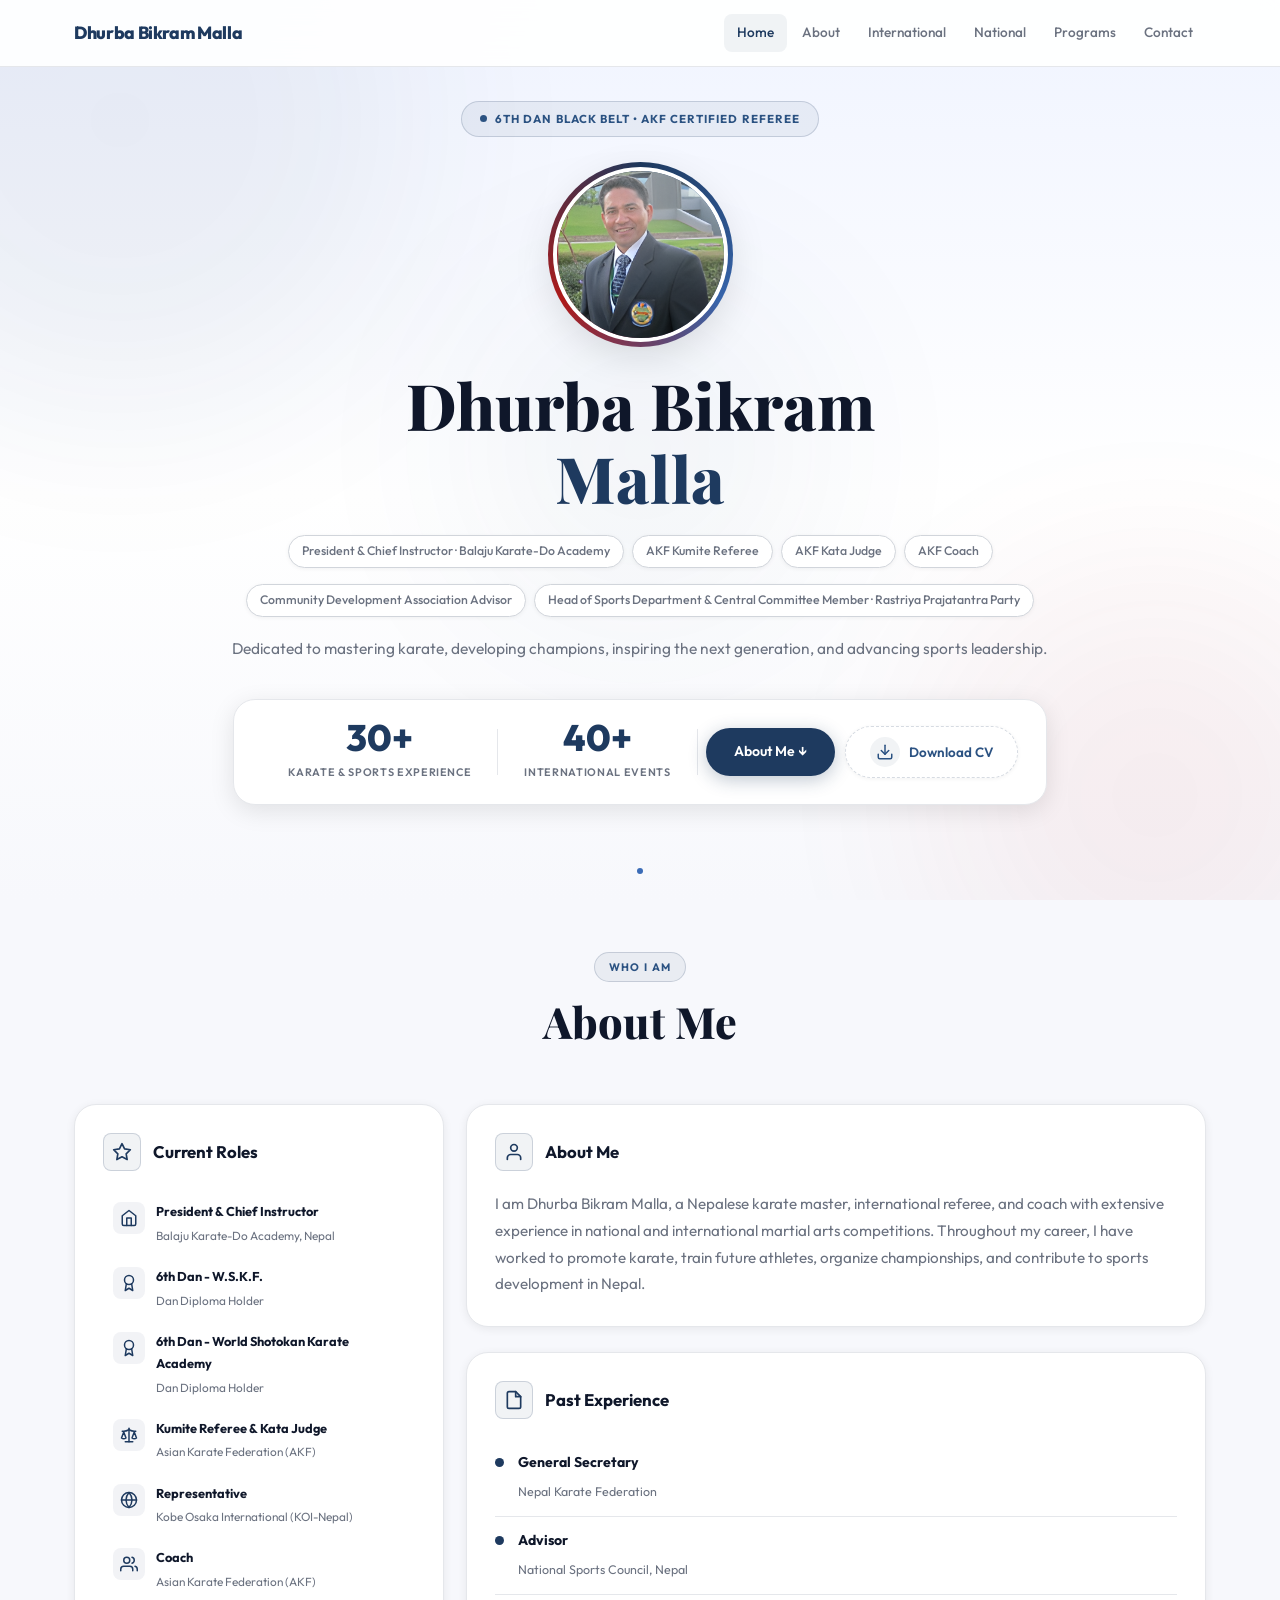
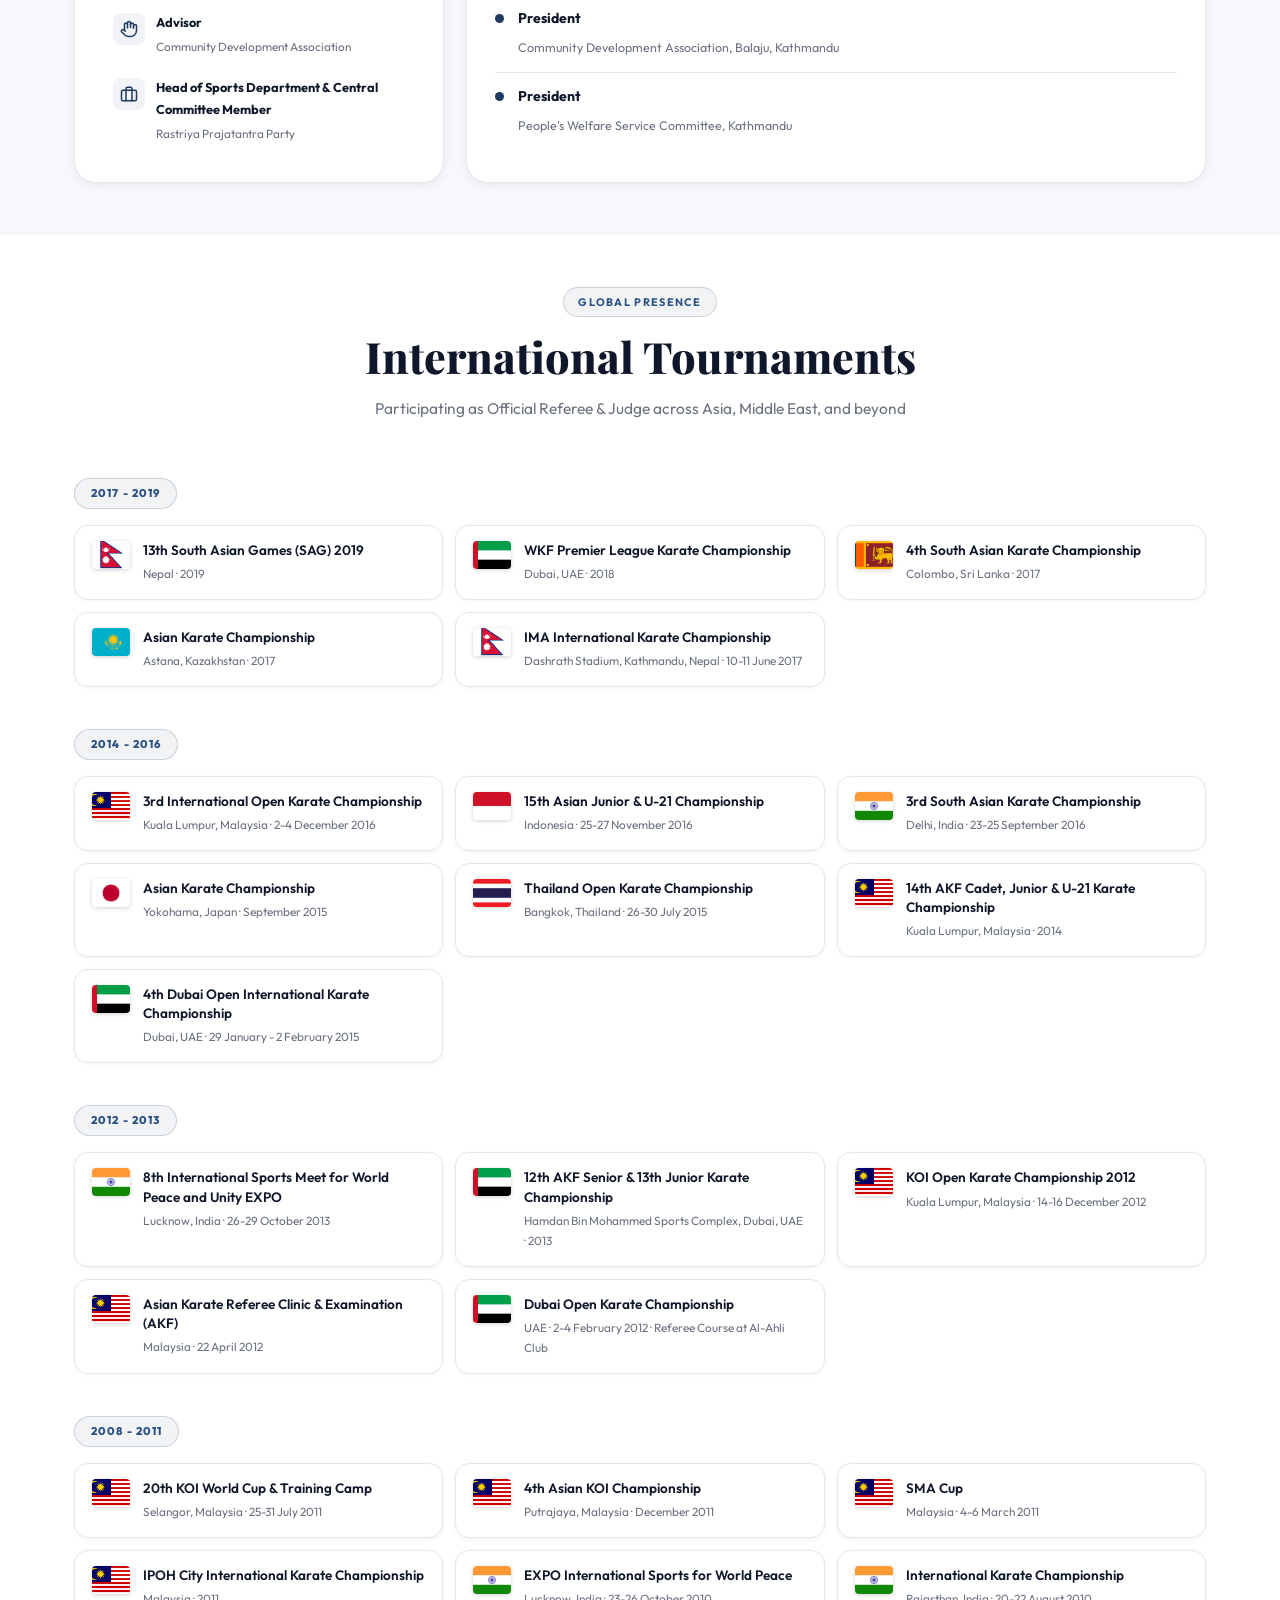
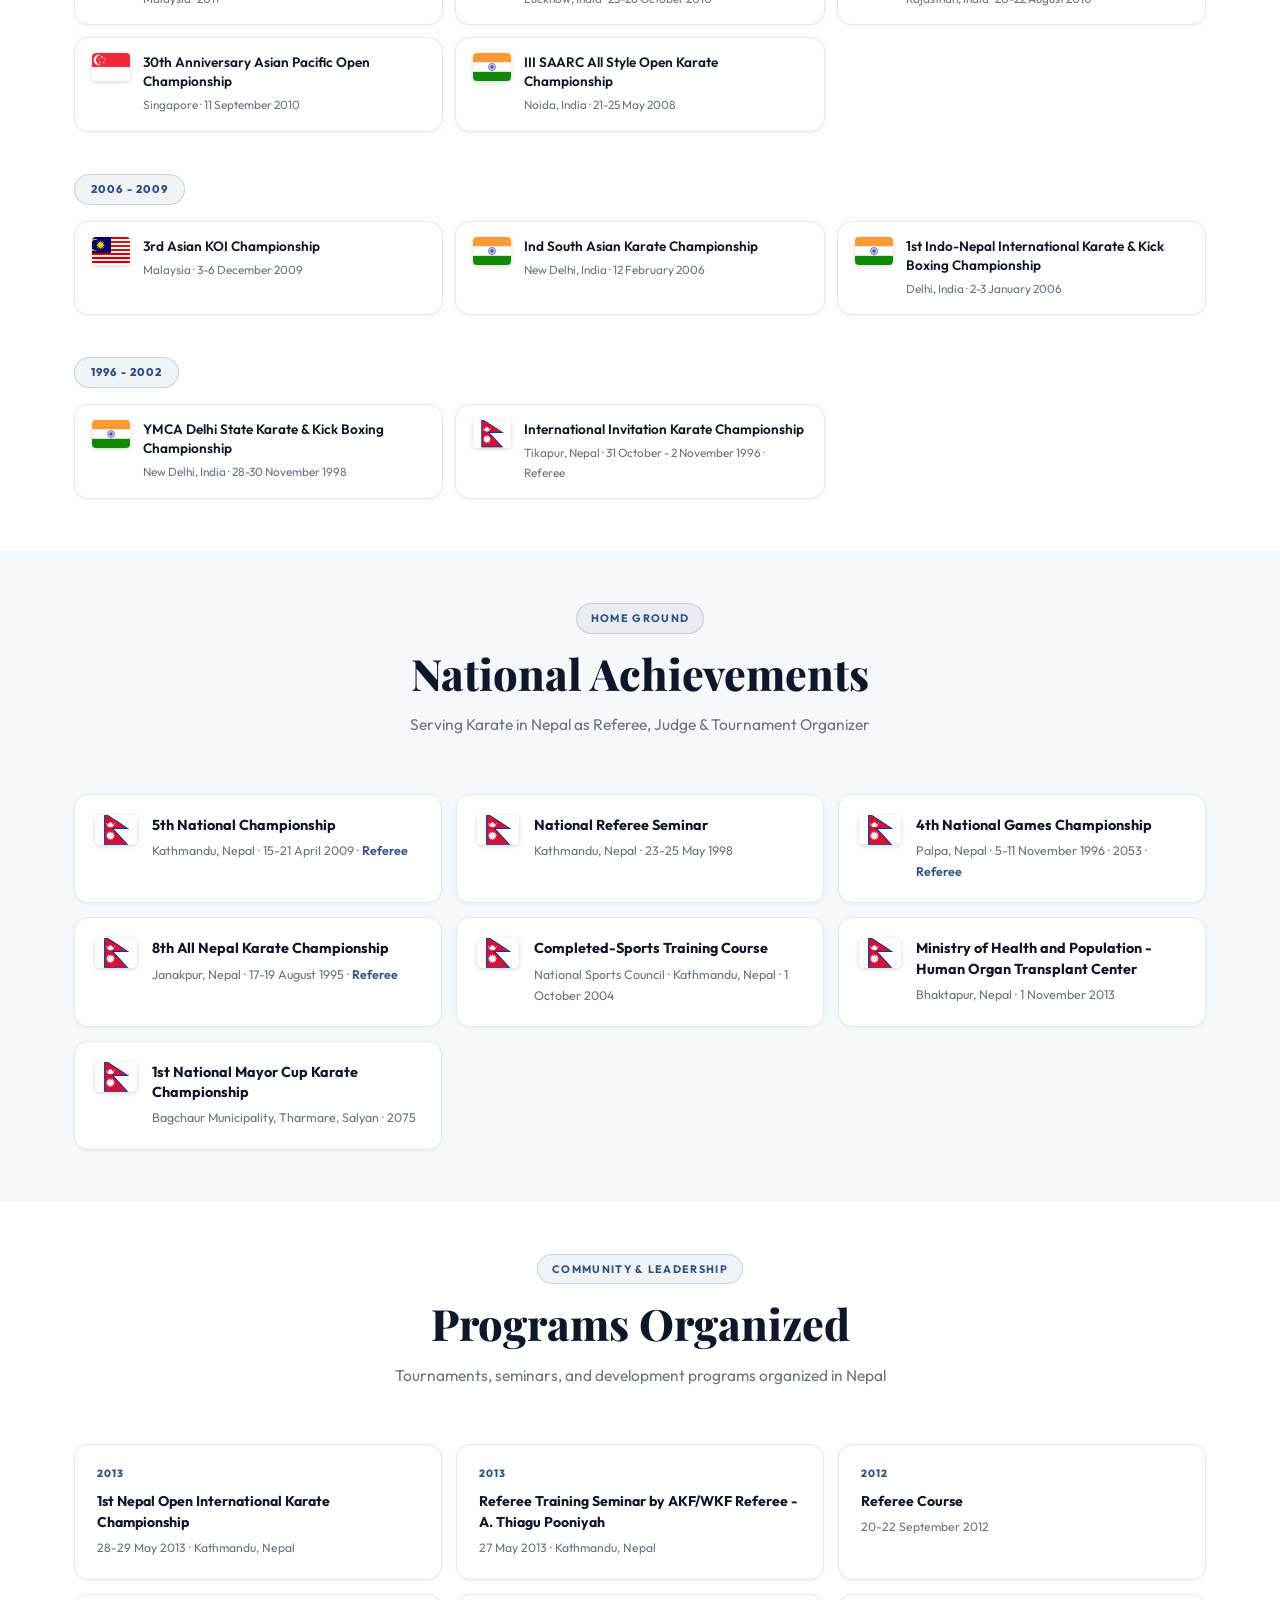
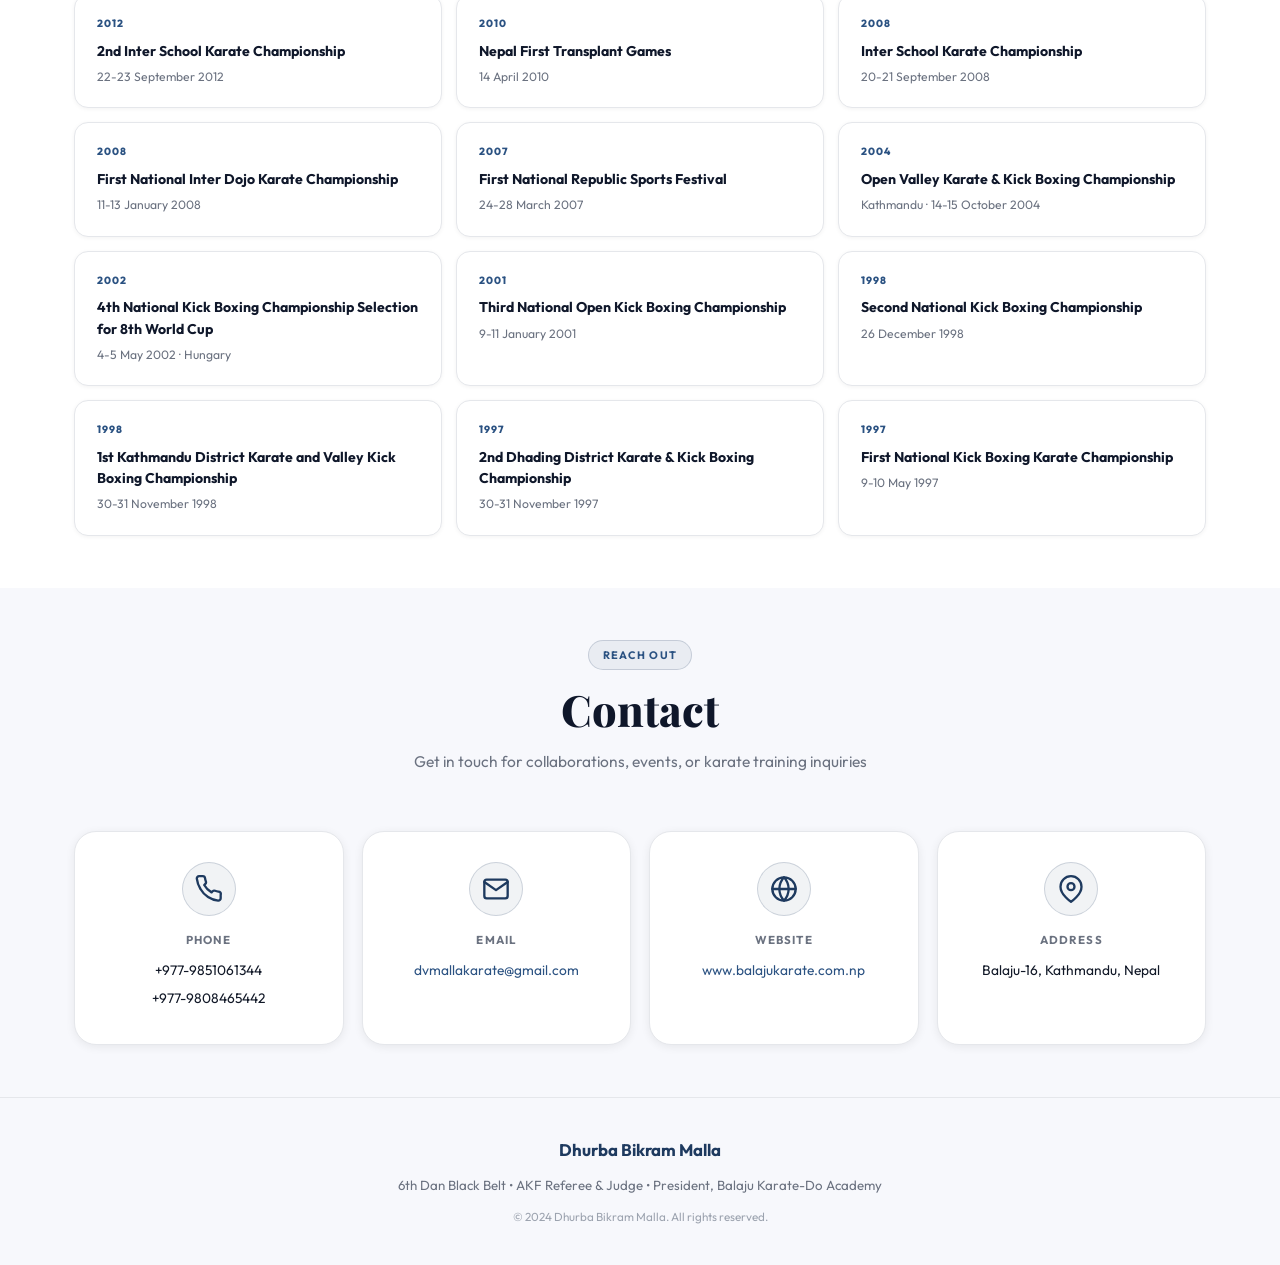
==== index.html @ d0ae5dd8 "initial commit" ====
﻿<!DOCTYPE html>
<html lang="en">

<head>
  <meta charset="UTF-8" />
  <meta name="viewport" content="width=device-width, initial-scale=1.0" />
  <title>Dhurba Bikram Malla | Karate Master, Coach &amp; AKF Referee</title>
  <meta name="description"
    content="Dhurba Bikram Malla is a Nepalese Karate Master, 6th Dan instructor, AKF Kumite Referee and Kata Judge, coach, and sports leader with decades of national and international karate experience." />
  <meta name="keywords"
    content="Dhurba Bikram Malla, Dhurba Bikram Malla Karate, Karate Master Nepal, Karate Coach Nepal, AKF Referee Nepal, Asian Karate Federation Referee, Karate Judge Nepal, 6th Dan Karate Nepal, Balaju Karate-Do Academy, Nepal Karate, Dhurba Guru, DV Malla, Dhurba, Dhurba Bikram, Balaju Dojo, Karate, Karate Nepal, Balaju Karate, Guru, Balaju Guru, Balaju Karate, Balaju Karate Do, Karate Kathmandu, Karate Nepal, Kata Judge, Referee, Coach, Karate Coach" />
  <link rel="preconnect" href="https://fonts.googleapis.com" />
  <link rel="preconnect" href="https://fonts.gstatic.com" crossorigin />
  <link
    href="https://fonts.googleapis.com/css2?family=Outfit:wght@300;400;500;600;700;800;900&family=Playfair+Display:wght@700;800&display=swap"
    rel="stylesheet" />
  <link rel="icon" type="image/png" href="assets/images/profile.png" />
  <link rel="apple-touch-icon" href="assets/images/profile.png" />
  <link rel="stylesheet" href="style.css" />
</head>

<body>
  <nav class="navbar" id="navbar">
    <div class="nav-container">
      <a href="#home" class="nav-logo">Dhurba Bikram Malla</a>
      <ul class="nav-links" id="nav-links">
        <li><a href="#home" class="nav-link active">Home</a></li>
        <li><a href="#about" class="nav-link">About</a></li>
        <li><a href="#international" class="nav-link">International</a></li>
        <li><a href="#national" class="nav-link">National</a></li>
        <li><a href="#organized" class="nav-link">Programs</a></li>
        <li><a href="#contact" class="nav-link">Contact</a></li>
      </ul>
      <button class="hamburger" id="hamburger" aria-label="Toggle menu" aria-expanded="false">
        <span></span><span></span><span></span>
      </button>
    </div>
    <div class="nav-overlay" id="nav-overlay"></div>
  </nav>

  <section class="hero" id="home">
    <div class="hero-bg-shapes">
      <div class="shape shape-1"></div>
      <div class="shape shape-2"></div>
      <div class="shape shape-3"></div>
    </div>
    <div class="hero-content">
      <div class="hero-badge"><span class="badge-dot"></span>6th Dan Black Belt &bull; AKF Certified Referee</div>
      <div class="hero-photo-wrapper">
        <div class="hero-photo-ring"></div>
        <img src="assets/images/profile.png" alt="Dhurba Bikram Malla" class="hero-photo" id="hero-photo" />
        <div class="photo-placeholder" id="photo-placeholder"><span>DBM</span></div>
      </div>
      <h1 class="hero-name">Dhurba Bikram<br /><em>Malla</em></h1>
      <div class="hero-titles">
        <span class="title-pill">President &amp; Chief Instructor &middot; Balaju Karate-Do Academy</span>
        <span class="title-pill">AKF Kumite Referee</span>
        <span class="title-pill">AKF Kata Judge</span>
        <span class="title-pill">AKF Coach</span>
        <span class="title-break"></span>
        <span class="title-pill">Community Development Association Advisor</span>
        <span class="title-pill">Head of Sports Department &amp; Central Committee Member &middot; Rastriya Prajatantra
          Party</span>
      </div>
      <p class="hero-tagline">Dedicated to mastering karate, developing champions, inspiring the next generation, and
        advancing sports leadership.</p>
      <div class="hero-stats">
        <div class="stat-item">
          <span class="stat-num" data-target="30">0</span>
          <span class="stat-label">Karate &amp; Sports Experience</span>
        </div>
        <div class="stat-divider"></div>
        <div class="stat-item">
          <span class="stat-num" data-target="40">0</span>
          <span class="stat-label">International Events</span>
        </div>
        <div class="stat-divider"></div>
        <div class="stat-cta">
          <a href="#about" class="btn btn-primary">About Me &#8595;</a>
          <a href="DV-Malla-CV.pdf" download="DV-Malla-CV.pdf" class="btn-cv" id="download-cv">
            <span class="cv-icon">
              <svg xmlns="http://www.w3.org/2000/svg" width="18" height="18" viewBox="0 0 24 24" fill="none"
                stroke="currentColor" stroke-width="2" stroke-linecap="round" stroke-linejoin="round">
                <path d="M21 15v4a2 2 0 0 1-2 2H5a2 2 0 0 1-2-2v-4" />
                <polyline points="7 10 12 15 17 10" />
                <line x1="12" y1="15" x2="12" y2="3" />
              </svg>
            </span>Download CV
          </a>
        </div>
      </div>
    </div>
    <div class="scroll-indicator">
      <div class="scroll-dot"></div>
    </div>
  </section>

  <section class="section about-section" id="about">
    <div class="container">
      <div class="section-header">
        <span class="section-tag">Who I Am</span>
        <h2 class="section-title">About Me</h2>
      </div>
      <div class="about-grid">
        <div class="about-card roles-card">
          <div class="card-header">
            <div class="card-icon"><svg xmlns="http://www.w3.org/2000/svg" width="20" height="20" viewBox="0 0 24 24"
                fill="none" stroke="currentColor" stroke-width="2" stroke-linecap="round" stroke-linejoin="round">
                <path d="M20 21v-2a4 4 0 0 0-4-4H8a4 4 0 0 0-4 4v2" />
                <circle cx="12" cy="7" r="4" />
              </svg></div>
            <h3>About Me</h3>
          </div>
          <p class="bio-text">I am Dhurba Bikram Malla, a Nepalese karate master, international referee, and coach with
            extensive experience in national and international martial arts competitions. Throughout my career, I have
            worked to promote karate, train future athletes, organize championships, and contribute to sports
            development in Nepal.</p>
        </div>
        <div class="about-card personal-card">
          <div class="card-header">
            <div class="card-icon"><svg xmlns="http://www.w3.org/2000/svg" width="20" height="20" viewBox="0 0 24 24"
                fill="none" stroke="currentColor" stroke-width="2" stroke-linecap="round" stroke-linejoin="round">
                <polygon
                  points="12 2 15.09 8.26 22 9.27 17 14.14 18.18 21.02 12 17.77 5.82 21.02 7 14.14 2 9.27 8.91 8.26 12 2" />
              </svg></div>
            <h3>Current Roles</h3>
          </div>
          <div class="role-grid">
            <div class="role-item">
              <div class="role-icon"><svg xmlns="http://www.w3.org/2000/svg" width="18" height="18" viewBox="0 0 24 24"
                  fill="none" stroke="currentColor" stroke-width="2" stroke-linecap="round" stroke-linejoin="round">
                  <path d="M3 9l9-7 9 7v11a2 2 0 0 1-2 2H5a2 2 0 0 1-2-2z" />
                  <polyline points="9 22 9 12 15 12 15 22" />
                </svg></div>
              <div><strong>President &amp; Chief Instructor</strong>
                <p>Balaju Karate-Do Academy, Nepal</p>
              </div>
            </div>
            <div class="role-item">
              <div class="role-icon"><svg xmlns="http://www.w3.org/2000/svg" width="18" height="18" viewBox="0 0 24 24"
                  fill="none" stroke="currentColor" stroke-width="2" stroke-linecap="round" stroke-linejoin="round">
                  <circle cx="12" cy="8" r="6" />
                  <path d="M15.477 12.89L17 22l-5-3-5 3 1.523-9.11" />
                </svg></div>
              <div><strong>6th Dan - W.S.K.F.</strong>
                <p>Dan Diploma Holder</p>
              </div>
            </div>
            <div class="role-item">
              <div class="role-icon"><svg xmlns="http://www.w3.org/2000/svg" width="18" height="18" viewBox="0 0 24 24"
                  fill="none" stroke="currentColor" stroke-width="2" stroke-linecap="round" stroke-linejoin="round">
                  <circle cx="12" cy="8" r="6" />
                  <path d="M15.477 12.89L17 22l-5-3-5 3 1.523-9.11" />
                </svg></div>
              <div><strong>6th Dan - World Shotokan Karate Academy</strong>
                <p>Dan Diploma Holder</p>
              </div>
            </div>
            <div class="role-item">
              <div class="role-icon"><svg xmlns="http://www.w3.org/2000/svg" width="18" height="18" viewBox="0 0 24 24"
                  fill="none" stroke="currentColor" stroke-width="2" stroke-linecap="round" stroke-linejoin="round">
                  <path d="m16 16 3-8 3 8c-.87.65-1.92 1-3 1s-2.13-.35-3-1Z" />
                  <path d="m2 16 3-8 3 8c-.87.65-1.92 1-3 1s-2.13-.35-3-1Z" />
                  <path d="M7 21h10" />
                  <path d="M12 3v18" />
                  <path d="M3 7h2c2 0 5-1 7-2 2 1 5 2 7 2h2" />
                </svg></div>
              <div><strong>Kumite Referee &amp; Kata Judge</strong>
                <p>Asian Karate Federation (AKF)</p>
              </div>
            </div>
            <div class="role-item">
              <div class="role-icon"><svg xmlns="http://www.w3.org/2000/svg" width="18" height="18" viewBox="0 0 24 24"
                  fill="none" stroke="currentColor" stroke-width="2" stroke-linecap="round" stroke-linejoin="round">
                  <circle cx="12" cy="12" r="10" />
                  <line x1="2" y1="12" x2="22" y2="12" />
                  <path
                    d="M12 2a15.3 15.3 0 0 1 4 10 15.3 15.3 0 0 1-4 10 15.3 15.3 0 0 1-4-10 15.3 15.3 0 0 1 4-10z" />
                </svg></div>
              <div><strong>Representative</strong>
                <p>Kobe Osaka International (KOI-Nepal)</p>
              </div>
            </div>
            <div class="role-item">
              <div class="role-icon"><svg xmlns="http://www.w3.org/2000/svg" width="18" height="18" viewBox="0 0 24 24"
                  fill="none" stroke="currentColor" stroke-width="2" stroke-linecap="round" stroke-linejoin="round">
                  <path d="M17 21v-2a4 4 0 0 0-4-4H5a4 4 0 0 0-4 4v2" />
                  <circle cx="9" cy="7" r="4" />
                  <path d="M23 21v-2a4 4 0 0 0-3-3.87" />
                  <path d="M16 3.13a4 4 0 0 1 0 7.75" />
                </svg></div>
              <div><strong>Coach</strong>
                <p>Asian Karate Federation (AKF)</p>
              </div>
            </div>
            <div class="role-item">
              <div class="role-icon"><svg xmlns="http://www.w3.org/2000/svg" width="18" height="18" viewBox="0 0 24 24"
                  fill="none" stroke="currentColor" stroke-width="2" stroke-linecap="round" stroke-linejoin="round">
                  <path d="M18 11V6a2 2 0 0 0-4 0v0" />
                  <path d="M14 10V4a2 2 0 0 0-4 0v2" />
                  <path d="M10 10.5V6a2 2 0 0 0-4 0v8" />
                  <path
                    d="M18 8a2 2 0 1 1 4 0v6a8 8 0 0 1-8 8h-2c-2.8 0-4.5-.86-5.99-2.34l-3.6-3.6a2 2 0 0 1 2.83-2.82L7 15" />
                </svg></div>
              <div><strong>Advisor</strong>
                <p>Community Development Association</p>
              </div>
            </div>
            <div class="role-item">
              <div class="role-icon"><svg xmlns="http://www.w3.org/2000/svg" width="18" height="18" viewBox="0 0 24 24"
                  fill="none" stroke="currentColor" stroke-width="2" stroke-linecap="round" stroke-linejoin="round">
                  <rect x="2" y="7" width="20" height="14" rx="2" ry="2" />
                  <path d="M16 21V5a2 2 0 0 0-2-2h-4a2 2 0 0 0-2 2v16" />
                </svg></div>
              <div><strong>Head of Sports Department & Central Committee Member</strong>
                <p>Rastriya Prajatantra Party</p>
              </div>
            </div>
          </div>
        </div>
        <div class="about-card past-card">
          <div class="card-header">
            <div class="card-icon"><svg xmlns="http://www.w3.org/2000/svg" width="20" height="20" viewBox="0 0 24 24"
                fill="none" stroke="currentColor" stroke-width="2" stroke-linecap="round" stroke-linejoin="round">
                <path d="M14 2H6a2 2 0 0 0-2 2v16a2 2 0 0 0 2 2h12a2 2 0 0 0 2-2V8z" />
                <polyline points="14 2 14 8 20 8" />
              </svg></div>
            <h3>Past Experience</h3>
          </div>
          <div class="past-list">
            <div class="past-item">
              <div class="past-dot"></div>
              <div><strong>General Secretary</strong><span>Nepal Karate Federation</span></div>
            </div>
            <div class="past-item">
              <div class="past-dot"></div>
              <div><strong>Advisor</strong><span>National Sports Council, Nepal</span></div>
            </div>
            <div class="past-item">
              <div class="past-dot"></div>
              <div><strong>President</strong><span>Community Development Association, Balaju, Kathmandu</span></div>
            </div>
            <div class="past-item">
              <div class="past-dot"></div>
              <div><strong>President</strong><span>People's Welfare Service Committee, Kathmandu</span></div>
            </div>
          </div>
        </div>
      </div>
    </div>
  </section>

  <section class="section" id="international">
    <div class="container">
      <div class="section-header">
        <span class="section-tag">Global Presence</span>
        <h2 class="section-title">International Tournaments</h2>
        <p class="section-subtitle">
          Participating as Official Referee &amp; Judge across Asia, Middle East, and beyond
        </p>
      </div>

      <div class="tournament-timeline">

        <!-- 2017 - 2019 -->
        <div class="timeline-group">
          <div class="timeline-year">2017 - 2019</div>
          <div class="timeline-events">

            <div class="event-card" data-aos="fade-up">
              <div class="event-flag"><img class="flag-img" src="assets/images/nepal.png" alt="nepal"></div>
              <div class="event-info">
                <h4>13th South Asian Games (SAG) 2019</h4>
                <p>Nepal &middot; 2019</p>
              </div>
            </div>

            <div class="event-card" data-aos="fade-up">
              <div class="event-flag"><img class="flag-img" src="assets/images/uae.png" alt="uae"></div>
              <div class="event-info">
                <h4>WKF Premier League Karate Championship</h4>
                <p>Dubai, UAE &middot; 2018</p>
              </div>
            </div>

            <div class="event-card" data-aos="fade-up">
              <div class="event-flag"><img class="flag-img" src="assets/images/srilanka.png" alt="srilanka"></div>
              <div class="event-info">
                <h4>4th South Asian Karate Championship</h4>
                <p>Colombo, Sri Lanka &middot; 2017</p>
              </div>
            </div>

            <div class="event-card" data-aos="fade-up">
              <div class="event-flag"><img class="flag-img" src="assets/images/kazakhstan.png" alt="kazakhstan"></div>
              <div class="event-info">
                <h4>Asian Karate Championship</h4>
                <p>Astana, Kazakhstan &middot; 2017</p>
              </div>
            </div>

            <div class="event-card" data-aos="fade-up">
              <div class="event-flag"><img class="flag-img" src="assets/images/nepal.png" alt="nepal"></div>
              <div class="event-info">
                <h4>IMA International Karate Championship</h4>
                <p>Dashrath Stadium, Kathmandu, Nepal &middot; 10-11 June 2017</p>
              </div>
            </div>

          </div>
        </div>

        <!-- 2014 - 2016 -->
        <div class="timeline-group">
          <div class="timeline-year">2014 - 2016</div>
          <div class="timeline-events">

            <div class="event-card" data-aos="fade-up">
              <div class="event-flag"><img class="flag-img" src="assets/images/malaysia.png" alt="malaysia"></div>
              <div class="event-info">
                <h4>3rd International Open Karate Championship</h4>
                <p>Kuala Lumpur, Malaysia &middot; 2-4 December 2016</p>
              </div>
            </div>

            <div class="event-card" data-aos="fade-up">
              <div class="event-flag"><img class="flag-img" src="assets/images/indonesia.png" alt="indonesia"></div>
              <div class="event-info">
                <h4>15th Asian Junior &amp; U-21 Championship</h4>
                <p>Indonesia &middot; 25-27 November 2016</p>
              </div>
            </div>

            <div class="event-card" data-aos="fade-up">
              <div class="event-flag"><img class="flag-img" src="assets/images/india.png" alt="india"></div>
              <div class="event-info">
                <h4>3rd South Asian Karate Championship</h4>
                <p>Delhi, India &middot; 23-25 September 2016</p>
              </div>
            </div>

            <div class="event-card" data-aos="fade-up">
              <div class="event-flag"><img class="flag-img" src="assets/images/japan.png" alt="japan"></div>
              <div class="event-info">
                <h4>Asian Karate Championship</h4>
                <p>Yokohama, Japan &middot; September 2015</p>
              </div>
            </div>

            <div class="event-card" data-aos="fade-up">
              <div class="event-flag"><img class="flag-img" src="assets/images/thailand.png" alt="thailand"></div>
              <div class="event-info">
                <h4>Thailand Open Karate Championship</h4>
                <p>Bangkok, Thailand &middot; 26-30 July 2015</p>
              </div>
            </div>

            <div class="event-card" data-aos="fade-up">
              <div class="event-flag"><img class="flag-img" src="assets/images/malaysia.png" alt="malaysia"></div>
              <div class="event-info">
                <h4>14th AKF Cadet, Junior &amp; U-21 Karate Championship</h4>
                <p>Kuala Lumpur, Malaysia &middot; 2014</p>
              </div>
            </div>

            <div class="event-card" data-aos="fade-up">
              <div class="event-flag"><img class="flag-img" src="assets/images/uae.png" alt="uae"></div>
              <div class="event-info">
                <h4>4th Dubai Open International Karate Championship</h4>
                <p>Dubai, UAE &middot; 29 January - 2 February 2015</p>
              </div>
            </div>

          </div>
        </div>

        <!-- 2012 - 2013 -->
        <div class="timeline-group">
          <div class="timeline-year">2012 - 2013</div>
          <div class="timeline-events">

            <div class="event-card" data-aos="fade-up">
              <div class="event-flag"><img class="flag-img" src="assets/images/india.png" alt="india"></div>
              <div class="event-info">
                <h4>8th International Sports Meet for World Peace and Unity EXPO</h4>
                <p>Lucknow, India &middot; 26-29 October 2013</p>
              </div>
            </div>

            <div class="event-card" data-aos="fade-up">
              <div class="event-flag"><img class="flag-img" src="assets/images/uae.png" alt="uae"></div>
              <div class="event-info">
                <h4>12th AKF Senior &amp; 13th Junior Karate Championship</h4>
                <p>Hamdan Bin Mohammed Sports Complex, Dubai, UAE &middot; 2013</p>
              </div>
            </div>

            <div class="event-card" data-aos="fade-up">
              <div class="event-flag"><img class="flag-img" src="assets/images/malaysia.png" alt="malaysia"></div>
              <div class="event-info">
                <h4>KOI Open Karate Championship 2012</h4>
                <p>Kuala Lumpur, Malaysia &middot; 14-16 December 2012</p>
              </div>
            </div>

            <div class="event-card" data-aos="fade-up">
              <div class="event-flag"><img class="flag-img" src="assets/images/malaysia.png" alt="malaysia"></div>
              <div class="event-info">
                <h4>Asian Karate Referee Clinic &amp; Examination (AKF)</h4>
                <p>Malaysia &middot; 22 April 2012</p>
              </div>
            </div>

            <div class="event-card" data-aos="fade-up">
              <div class="event-flag"><img class="flag-img" src="assets/images/uae.png" alt="uae"></div>
              <div class="event-info">
                <h4>Dubai Open Karate Championship</h4>
                <p>UAE &middot; 2-4 February 2012 &middot; Referee Course at Al-Ahli Club</p>
              </div>
            </div>

          </div>
        </div>

        <!-- 2008 - 2011 -->
        <div class="timeline-group">
          <div class="timeline-year">2008 - 2011</div>
          <div class="timeline-events">

            <div class="event-card" data-aos="fade-up">
              <div class="event-flag"><img class="flag-img" src="assets/images/malaysia.png" alt="malaysia"></div>
              <div class="event-info">
                <h4>20th KOI World Cup &amp; Training Camp</h4>
                <p>Selangor, Malaysia &middot; 25-31 July 2011</p>
              </div>
            </div>

            <div class="event-card" data-aos="fade-up">
              <div class="event-flag"><img class="flag-img" src="assets/images/malaysia.png" alt="malaysia"></div>
              <div class="event-info">
                <h4>4th Asian KOI Championship</h4>
                <p>Putrajaya, Malaysia &middot; December 2011</p>
              </div>
            </div>

            <div class="event-card" data-aos="fade-up">
              <div class="event-flag"><img class="flag-img" src="assets/images/malaysia.png" alt="malaysia"></div>
              <div class="event-info">
                <h4>SMA Cup</h4>
                <p>Malaysia &middot; 4-6 March 2011</p>
              </div>
            </div>

            <div class="event-card" data-aos="fade-up">
              <div class="event-flag"><img class="flag-img" src="assets/images/malaysia.png" alt="malaysia"></div>
              <div class="event-info">
                <h4>IPOH City International Karate Championship</h4>
                <p>Malaysia &middot; 2011</p>
              </div>
            </div>

            <div class="event-card" data-aos="fade-up">
              <div class="event-flag"><img class="flag-img" src="assets/images/india.png" alt="india"></div>
              <div class="event-info">
                <h4>EXPO International Sports for World Peace</h4>
                <p>Lucknow, India &middot; 23-26 October 2010</p>
              </div>
            </div>

            <div class="event-card" data-aos="fade-up">
              <div class="event-flag"><img class="flag-img" src="assets/images/india.png" alt="india"></div>
              <div class="event-info">
                <h4>International Karate Championship</h4>
                <p>Rajasthan, India &middot; 20-22 August 2010</p>
              </div>
            </div>

            <div class="event-card" data-aos="fade-up">
              <div class="event-flag"><img class="flag-img" src="assets/images/singapore.png" alt="singapore"></div>
              <div class="event-info">
                <h4>30th Anniversary Asian Pacific Open Championship</h4>
                <p>Singapore &middot; 11 September 2010</p>
              </div>
            </div>

            <div class="event-card" data-aos="fade-up">
              <div class="event-flag"><img class="flag-img" src="assets/images/india.png" alt="india"></div>
              <div class="event-info">
                <h4>III SAARC All Style Open Karate Championship</h4>
                <p>Noida, India &middot; 21-25 May 2008</p>
              </div>
            </div>

          </div>
        </div>

        <!-- 2006 - 2009 -->
        <div class="timeline-group">
          <div class="timeline-year">2006 - 2009</div>
          <div class="timeline-events">

            <div class="event-card" data-aos="fade-up">
              <div class="event-flag"><img class="flag-img" src="assets/images/malaysia.png" alt="malaysia"></div>
              <div class="event-info">
                <h4>3rd Asian KOI Championship</h4>
                <p>Malaysia &middot; 3-6 December 2009</p>
              </div>
            </div>

            <div class="event-card" data-aos="fade-up">
              <div class="event-flag"><img class="flag-img" src="assets/images/india.png" alt="india"></div>
              <div class="event-info">
                <h4>Ind South Asian Karate Championship</h4>
                <p>New Delhi, India &middot; 12 February 2006</p>
              </div>
            </div>

            <div class="event-card" data-aos="fade-up">
              <div class="event-flag"><img class="flag-img" src="assets/images/india.png" alt="india"></div>
              <div class="event-info">
                <h4>1st Indo-Nepal International Karate &amp; Kick Boxing Championship</h4>
                <p>Delhi, India &middot; 2-3 January 2006</p>
              </div>
            </div>

          </div>
        </div>

        <!-- 1996 - 2002 -->
        <div class="timeline-group">
          <div class="timeline-year">1996 - 2002</div>
          <div class="timeline-events">

            <div class="event-card" data-aos="fade-up">
              <div class="event-flag"><img class="flag-img" src="assets/images/india.png" alt="india"></div>
              <div class="event-info">
                <h4>YMCA Delhi State Karate &amp; Kick Boxing Championship</h4>
                <p>New Delhi, India &middot; 28-30 November 1998</p>
              </div>
            </div>

            <div class="event-card" data-aos="fade-up">
              <div class="event-flag"><img class="flag-img" src="assets/images/nepal.png" alt="nepal"></div>
              <div class="event-info">
                <h4>International Invitation Karate Championship</h4>
                <p>Tikapur, Nepal &middot; 31 October - 2 November 1996 &middot; Referee</p>
              </div>
            </div>

          </div>
        </div>

      </div>
    </div>
  </section>

  <section class="section national-section" id="national">
    <div class="container">
      <div class="section-header">
        <span class="section-tag">Home Ground</span>
        <h2 class="section-title">National Achievements</h2>
        <p class="section-subtitle">
          Serving Karate in Nepal as Referee, Judge &amp; Tournament Organizer
        </p>
      </div>

      <div class="national-grid">

        <div class="nat-card" data-aos="fade-up">
          <div class="nat-num"><img class="flag-img" src="assets/images/nepal.png" alt="nepal"></div>
          <div class="nat-content">
            <h4>5th National Championship</h4>
            <p>Kathmandu, Nepal &middot; 15-21 April 2009 &middot; <em>Referee</em></p>
          </div>
        </div>

        <div class="nat-card" data-aos="fade-up">
          <div class="nat-num"><img class="flag-img" src="assets/images/nepal.png" alt="nepal"></div>
          <div class="nat-content">
            <h4>National Referee Seminar</h4>
            <p>Kathmandu, Nepal &middot; 23-25 May 1998</p>
          </div>
        </div>

        <div class="nat-card" data-aos="fade-up">
          <div class="nat-num"><img class="flag-img" src="assets/images/nepal.png" alt="nepal"></div>
          <div class="nat-content">
            <h4>4th National Games Championship</h4>
            <p>Palpa, Nepal &middot; 5-11 November 1996 &middot; 2053 &middot; <em>Referee</em></p>
          </div>
        </div>

        <div class="nat-card" data-aos="fade-up">
          <div class="nat-num"><img class="flag-img" src="assets/images/nepal.png" alt="nepal"></div>
          <div class="nat-content">
            <h4>8th All Nepal Karate Championship</h4>
            <p>Janakpur, Nepal &middot; 17-19 August 1995 &middot; <em>Referee</em></p>
          </div>
        </div>

        <div class="nat-card" data-aos="fade-up">
          <div class="nat-num"><img class="flag-img" src="assets/images/nepal.png" alt="nepal"></div>
          <div class="nat-content">
            <h4>Completed-Sports Training Course</h4>
            <p>National Sports Council &middot; Kathmandu, Nepal &middot; 1 October 2004</p>
          </div>
        </div>

        <div class="nat-card" data-aos="fade-up">
          <div class="nat-num"><img class="flag-img" src="assets/images/nepal.png" alt="nepal"></div>
          <div class="nat-content">
            <h4>Ministry of Health and Population - Human Organ Transplant Center</h4>
            <p>Bhaktapur, Nepal &middot; 1 November 2013</p>
          </div>
        </div>

        <div class="nat-card" data-aos="fade-up">
          <div class="nat-num"><img class="flag-img" src="assets/images/nepal.png" alt="nepal"></div>
          <div class="nat-content">
            <h4>1st National Mayor Cup Karate Championship</h4>
            <p>Bagchaur Municipality, Tharmare, Salyan &middot; 2075</p>
          </div>
        </div>

      </div>
    </div>
  </section>

  <section class="section" id="organized">
    <div class="container">
      <div class="section-header">
        <span class="section-tag">Community &amp; Leadership</span>
        <h2 class="section-title">Programs Organized</h2>
        <p class="section-subtitle">
          Tournaments, seminars, and development programs organized in Nepal
        </p>
      </div>

      <div class="programs-grid">

        <!-- 2013 -->
        <div class="program-card" data-aos="fade-up">
          <div class="program-year">2013</div>
          <h4>1st Nepal Open International Karate Championship</h4>
          <p>28-29 May 2013 &middot; Kathmandu, Nepal</p>
        </div>

        <div class="program-card" data-aos="fade-up">
          <div class="program-year">2013</div>
          <h4>Referee Training Seminar by AKF/WKF Referee - A. Thiagu Pooniyah</h4>
          <p>27 May 2013 &middot; Kathmandu, Nepal</p>
        </div>

        <!-- 2012 -->
        <div class="program-card" data-aos="fade-up">
          <div class="program-year">2012</div>
          <h4>Referee Course</h4>
          <p>20-22 September 2012</p>
        </div>

        <div class="program-card" data-aos="fade-up">
          <div class="program-year">2012</div>
          <h4>2nd Inter School Karate Championship</h4>
          <p>22-23 September 2012</p>
        </div>

        <!-- 2010 -->
        <div class="program-card" data-aos="fade-up">
          <div class="program-year">2010</div>
          <h4>Nepal First Transplant Games</h4>
          <p>14 April 2010</p>
        </div>

        <!-- 2008 -->
        <div class="program-card" data-aos="fade-up">
          <div class="program-year">2008</div>
          <h4>Inter School Karate Championship</h4>
          <p>20-21 September 2008</p>
        </div>

        <div class="program-card" data-aos="fade-up">
          <div class="program-year">2008</div>
          <h4>First National Inter Dojo Karate Championship</h4>
          <p>11-13 January 2008</p>
        </div>

        <!-- 2007 -->
        <div class="program-card" data-aos="fade-up">
          <div class="program-year">2007</div>
          <h4>First National Republic Sports Festival</h4>
          <p>24-28 March 2007</p>
        </div>

        <!-- 2004 -->
        <div class="program-card" data-aos="fade-up">
          <div class="program-year">2004</div>
          <h4>Open Valley Karate &amp; Kick Boxing Championship</h4>
          <p>Kathmandu &middot; 14-15 October 2004</p>
        </div>

        <!-- 2002 -->
        <div class="program-card" data-aos="fade-up">
          <div class="program-year">2002</div>
          <h4>4th National Kick Boxing Championship Selection for 8th World Cup</h4>
          <p>4-5 May 2002 &middot; Hungary</p>
        </div>

        <!-- 2001 -->
        <div class="program-card" data-aos="fade-up">
          <div class="program-year">2001</div>
          <h4>Third National Open Kick Boxing Championship</h4>
          <p>9-11 January 2001</p>
        </div>

        <!-- 1998 -->
        <div class="program-card" data-aos="fade-up">
          <div class="program-year">1998</div>
          <h4>Second National Kick Boxing Championship</h4>
          <p>26 December 1998</p>
        </div>

        <div class="program-card" data-aos="fade-up">
          <div class="program-year">1998</div>
          <h4>1st Kathmandu District Karate and Valley Kick Boxing Championship</h4>
          <p>30-31 November 1998</p>
        </div>

        <!-- 1997 -->
        <div class="program-card" data-aos="fade-up">
          <div class="program-year">1997</div>
          <h4>2nd Dhading District Karate &amp; Kick Boxing Championship</h4>
          <p>30-31 November 1997</p>
        </div>

        <div class="program-card" data-aos="fade-up">
          <div class="program-year">1997</div>
          <h4>First National Kick Boxing Karate Championship</h4>
          <p>9-10 May 1997</p>
        </div>

      </div>
    </div>
  </section>

  <section class="section contact-section" id="contact">
    <div class="container">
      <div class="section-header">
        <span class="section-tag">Reach Out</span>
        <h2 class="section-title">Contact</h2>
        <p class="section-subtitle">Get in touch for collaborations, events, or karate training inquiries</p>
      </div>
      <div class="contact-grid">
        <div class="contact-card" data-aos="fade-up">
          <div class="contact-icon"><svg xmlns="http://www.w3.org/2000/svg" width="28" height="28" viewBox="0 0 24 24"
              fill="none" stroke="currentColor" stroke-width="2" stroke-linecap="round" stroke-linejoin="round">
              <path
                d="M22 16.92v3a2 2 0 0 1-2.18 2 19.79 19.79 0 0 1-8.63-3.07A19.5 19.5 0 0 1 4.69 12 19.79 19.79 0 0 1 1.61 3.41 2 2 0 0 1 3.6 1h3a2 2 0 0 1 2 1.72 12.84 12.84 0 0 0 .7 2.81 2 2 0 0 1-.45 2.11L7.91 8.6a16 16 0 0 0 6.29 6.29l.91-.92a2 2 0 0 1 2.11-.45 12.84 12.84 0 0 0 2.81.7A2 2 0 0 1 22 16.92z" />
            </svg></div>
          <h4>Phone</h4>
          <p>+977-9851061344</p>
          <p>+977-9808465442</p>
        </div>
        <div class="contact-card" data-aos="fade-up">
          <div class="contact-icon"><svg xmlns="http://www.w3.org/2000/svg" width="28" height="28" viewBox="0 0 24 24"
              fill="none" stroke="currentColor" stroke-width="2" stroke-linecap="round" stroke-linejoin="round">
              <path d="M4 4h16c1.1 0 2 .9 2 2v12c0 1.1-.9 2-2 2H4c-1.1 0-2-.9-2-2V6c0-1.1.9-2 2-2z" />
              <polyline points="22,6 12,13 2,6" />
            </svg></div>
          <h4>Email</h4>
          <p><a href="mailto:dvmallakarate@gmail.com">dvmallakarate@gmail.com</a></p>
        </div>
        <div class="contact-card" data-aos="fade-up">
          <div class="contact-icon"><svg xmlns="http://www.w3.org/2000/svg" width="28" height="28" viewBox="0 0 24 24"
              fill="none" stroke="currentColor" stroke-width="2" stroke-linecap="round" stroke-linejoin="round">
              <circle cx="12" cy="12" r="10" />
              <line x1="2" y1="12" x2="22" y2="12" />
              <path d="M12 2a15.3 15.3 0 0 1 4 10 15.3 15.3 0 0 1-4 10 15.3 15.3 0 0 1-4-10 15.3 15.3 0 0 1 4-10z" />
            </svg></div>
          <h4>Website</h4>
          <p><a href="http://www.balajukarate.com.np" target="_blank" rel="noopener">www.balajukarate.com.np</a></p>
        </div>
        <div class="contact-card" data-aos="fade-up">
          <div class="contact-icon"><svg xmlns="http://www.w3.org/2000/svg" width="28" height="28" viewBox="0 0 24 24"
              fill="none" stroke="currentColor" stroke-width="2" stroke-linecap="round" stroke-linejoin="round">
              <path d="M21 10c0 7-9 13-9 13s-9-6-9-13a9 9 0 0 1 18 0z" />
              <circle cx="12" cy="10" r="3" />
            </svg></div>
          <h4>Address</h4>
          <p>Balaju-16, Kathmandu, Nepal</p>
        </div>
      </div>
    </div>
  </section>

  <footer class="footer">
    <div class="container">
      <div class="footer-inner">
        <div class="footer-logo">Dhurba Bikram Malla</div>
        <p class="footer-tagline">6th Dan Black Belt &bull; AKF Referee &amp; Judge &bull; President, Balaju Karate-Do
          Academy</p>
        <p class="footer-copy">&copy; 2024 Dhurba Bikram Malla. All rights reserved.</p>
      </div>
    </div>
  </footer>
  <script src="script.js"></script>
</body>

</html>
---- style.css ----
/* ── Reset & Base ────────────────── */
*,
*::before,
*::after {
  margin: 0;
  padding: 0;
  box-sizing: border-box;
}

:root {
  --clr-bg: #ffffff;
  --clr-bg2: #f7f8fc;
  --clr-surface: #ffffff;
  --clr-surface2: #f0f2f8;
  --clr-border: #e5e7eb;
  --clr-border2: #d1d5db;

  /* Primary accent — deep navy blue */
  --clr-primary: #1e3a5f;
  --clr-primary2: #2b5282;
  --clr-primary3: #3b6cb7;
  --clr-primary-bg: rgba(30, 58, 95, 0.06);
  --clr-primary-bdr: rgba(30, 58, 95, 0.18);

  /* Red accent (for karate/sport feel) */
  --clr-red: #b91c1c;
  --clr-red-light: #fef2f2;

  --clr-text: #111827;
  --clr-muted: #6b7280;
  --clr-light: #9ca3af;
  --clr-white: #ffffff;
  --clr-heading: #0f172a;

  --radius-sm: 8px;
  --radius-md: 14px;
  --radius-lg: 22px;
  --radius-xl: 32px;

  --shadow-xs: 0 1px 4px rgba(0, 0, 0, 0.05);
  --shadow-sm: 0 2px 10px rgba(0, 0, 0, 0.07);
  --shadow-md: 0 6px 24px rgba(0, 0, 0, 0.10);
  --shadow-lg: 0 12px 40px rgba(0, 0, 0, 0.13);
  --shadow-nav: 0 2px 16px rgba(0, 0, 0, 0.08);

  --font-body: 'Outfit', sans-serif;
  --font-display: 'Playfair Display', serif;
  --transition: 0.28s cubic-bezier(0.4, 0, 0.2, 1);
}

html {
  scroll-behavior: smooth;
  font-size: 16px;
}

body {
  background: var(--clr-bg);
  color: var(--clr-text);
  font-family: var(--font-body);
  line-height: 1.7;
  overflow-x: hidden;
}

/* ── Scrollbar ───────────────────── */
::-webkit-scrollbar {
  width: 5px;
}

::-webkit-scrollbar-track {
  background: var(--clr-bg2);
}

::-webkit-scrollbar-thumb {
  background: var(--clr-primary3);
  border-radius: 4px;
}

/* ── Utilities ───────────────────── */
.container {
  max-width: 1180px;
  margin: 0 auto;
  padding: 0 24px;
}

a {
  color: var(--clr-primary2);
  text-decoration: none;
  transition: color var(--transition);
}

a:hover {
  color: var(--clr-primary);
}

/* ══════════════════════════════════
   NAVBAR
══════════════════════════════════ */
.navbar {
  position: fixed;
  top: 0;
  left: 0;
  right: 0;
  z-index: 1000;
  background: rgba(255, 255, 255, 0.92);
  backdrop-filter: blur(20px);
  -webkit-backdrop-filter: blur(20px);
  border-bottom: 1px solid var(--clr-border);
  transition: background var(--transition), box-shadow var(--transition);
}

.navbar.scrolled {
  background: #ffffff;
  box-shadow: var(--shadow-nav);
}

.nav-container {
  max-width: 1180px;
  margin: 0 auto;
  padding: 0 24px;
  display: flex;
  align-items: center;
  justify-content: space-between;
  height: 66px;
}

.nav-logo {
  font-size: 1.1rem;
  font-weight: 800;
  color: var(--clr-primary);
  letter-spacing: -0.02em;
  text-decoration: none;
  transition: opacity var(--transition);
}

.nav-logo:hover {
  opacity: 0.75;
  color: var(--clr-primary);
}

.nav-links {
  display: flex;
  align-items: center;
  gap: 2px;
  list-style: none;
}

.nav-link {
  display: block;
  padding: 7px 13px;
  color: var(--clr-muted);
  font-size: 0.85rem;
  font-weight: 500;
  border-radius: var(--radius-sm);
  transition: color var(--transition), background var(--transition);
}

.nav-link:hover,
.nav-link.active {
  color: var(--clr-primary);
  background: var(--clr-primary-bg);
}

.hamburger {
  display: none;
  flex-direction: column;
  justify-content: center;
  gap: 5px;
  background: none;
  border: none;
  cursor: pointer;
  padding: 6px;
  border-radius: var(--radius-sm);
  transition: background var(--transition);
  z-index: 1100;
}

.hamburger:hover {
  background: var(--clr-primary-bg);
}

.hamburger span {
  display: block;
  width: 24px;
  height: 2px;
  background: var(--clr-primary);
  border-radius: 2px;
  transition: transform 0.3s ease, opacity 0.3s ease, width 0.3s ease;
  transform-origin: center;
}

/* Animated X when open */
.hamburger.open span:nth-child(1) {
  transform: translateY(7px) rotate(45deg);
}

.hamburger.open span:nth-child(2) {
  opacity: 0;
  width: 0;
}

.hamburger.open span:nth-child(3) {
  transform: translateY(-7px) rotate(-45deg);
}

/* Mobile overlay behind menu */
.nav-overlay {
  display: none;
  position: fixed;
  inset: 66px 0 0 0;
  background: rgba(0, 0, 0, 0.25);
  z-index: 999;
  backdrop-filter: blur(2px);
  animation: fadeInOverlay 0.2s ease;
}

.nav-overlay.visible {
  display: block;
}

@keyframes fadeInOverlay {
  from {
    opacity: 0;
  }

  to {
    opacity: 1;
  }
}

@media (max-width: 820px) {

  .hamburger {
    display: flex;
  }

  .nav-links {
    position: fixed;
    top: 66px;
    left: 0;
    right: 0;
    min-height: 200px;
    max-height: calc(100dvh - 66px);

    background: var(--clr-white);
    border-top: 1px solid var(--clr-border);

    display: flex;
    flex-direction: column;
    align-items: flex-start;

    padding: 24px;
    gap: 8px;

    transform: translateX(100%);
    transition: transform var(--transition);

    box-shadow: var(--shadow-lg);

    overflow-y: auto;
    overflow-x: hidden;

    z-index: 1001;
  }

  .nav-links.open {
    transform: translateX(0);
  }

  .nav-link {
    font-size: 1rem;
    width: 100%;
    padding: 12px 14px;
  }

  .nav-logo {
    font-size: 0.95rem;
  }
}

/* ══════════════════════════════════
   HERO
══════════════════════════════════ */
.hero {
  min-height: 100vh;
  display: flex;
  flex-direction: column;
  align-items: center;
  justify-content: center;
  text-align: center;
  padding: 100px 24px 60px;
  position: relative;
  overflow: hidden;
  background: linear-gradient(180deg, #f0f4ff 0%, #ffffff 55%, #f7f8fc 100%);
}

/* subtle background decoration */
.hero-bg-shapes {
  position: absolute;
  inset: 0;
  pointer-events: none;
  overflow: hidden;
}

.shape {
  position: absolute;
  border-radius: 50%;
  filter: blur(100px);
  opacity: 0.055;
}

.shape-1 {
  width: 600px;
  height: 600px;
  top: -180px;
  left: -180px;
  background: var(--clr-primary);
  animation: float1 9s ease-in-out infinite;
}

.shape-2 {
  width: 450px;
  height: 450px;
  bottom: -120px;
  right: -100px;
  background: var(--clr-red);
  animation: float2 11s ease-in-out infinite;
}

.shape-3 {
  width: 350px;
  height: 350px;
  top: 50%;
  left: 50%;
  transform: translate(-50%, -50%);
  background: var(--clr-primary2);
  animation: float3 14s ease-in-out infinite;
}

@keyframes float1 {

  0%,
  100% {
    transform: translate(0, 0);
  }

  50% {
    transform: translate(28px, 36px);
  }
}

@keyframes float2 {

  0%,
  100% {
    transform: translate(0, 0);
  }

  50% {
    transform: translate(-36px, -28px);
  }
}

@keyframes float3 {

  0%,
  100% {
    transform: translate(-50%, -50%);
  }

  50% {
    transform: translate(calc(-50%+18px), calc(-50%+26px));
  }
}

/* Hero Badge */
.hero-badge {
  display: inline-flex;
  align-items: center;
  gap: 8px;
  background: var(--clr-primary-bg);
  border: 1px solid var(--clr-primary-bdr);
  color: var(--clr-primary2);
  font-size: 0.72rem;
  font-weight: 700;
  letter-spacing: 0.09em;
  text-transform: uppercase;
  padding: 7px 18px;
  border-radius: 40px;
  margin-bottom: 30px;
  animation: fadeInDown 0.6s ease both;
}

.badge-dot {
  width: 7px;
  height: 7px;
  border-radius: 50%;
  background: var(--clr-primary2);
  animation: pulse 2s ease-in-out infinite;
}

@keyframes pulse {

  0%,
  100% {
    opacity: 1;
    transform: scale(1);
  }

  50% {
    opacity: 0.35;
    transform: scale(0.65);
  }
}

/* Photo */
.hero-photo-wrapper {
  position: relative;
  width: 175px;
  height: 175px;
  margin: 0 auto 26px;
  animation: fadeIn 0.8s ease 0.2s both;
}

.hero-photo-ring {
  position: absolute;
  inset: -5px;
  border-radius: 50%;
  background: conic-gradient(var(--clr-primary), var(--clr-primary3), var(--clr-red), var(--clr-primary));
  animation: spin 7s linear infinite;
  z-index: 0;
}

@keyframes spin {
  to {
    transform: rotate(360deg);
  }
}

.hero-photo {
  position: relative;
  z-index: 1;
  width: 100%;
  height: 100%;
  border-radius: 50%;
  object-fit: cover;
  object-position: top center;
  border: 4px solid var(--clr-white);
  box-shadow: var(--shadow-lg);
  display: block;
}

.photo-placeholder {
  position: absolute;
  inset: 4px;
  z-index: 1;
  border-radius: 50%;
  background: linear-gradient(135deg, var(--clr-bg2), #e8edf5);
  border: 4px solid var(--clr-white);
  display: none;
  align-items: center;
  justify-content: center;
  font-size: 2.8rem;
  font-weight: 800;
  color: var(--clr-primary);
  font-family: var(--font-display);
}

/* Hero Name */
.hero-name {
  font-family: var(--font-display);
  font-size: clamp(2.4rem, 6vw, 4rem);
  font-weight: 800;
  line-height: 1.15;
  color: var(--clr-heading);
  margin-bottom: 20px;
  animation: fadeIn 0.8s ease 0.3s both;
}

.hero-name em {
  font-style: normal;
  color: var(--clr-primary);
  -webkit-text-fill-color: var(--clr-primary);
}

/* Title pills */
.hero-titles {
  display: flex;
  flex-wrap: wrap;
  gap: 8px;
  justify-content: center;
  margin-bottom: 18px;
  animation: fadeIn 0.8s ease 0.4s both;
}

.title-pill {
  background: var(--clr-white);
  border: 1px solid var(--clr-border2);
  color: var(--clr-muted);
  font-size: 0.77rem;
  font-weight: 500;
  padding: 5px 13px;
  border-radius: 20px;
  box-shadow: var(--shadow-xs);
  overflow-wrap: break-word;
  word-break: break-word;
  max-width: 100%;
}

/* Forces a new flex row at this point */
.title-break {
  flex-basis: 100%;
  height: 0;
}

.hero-tagline {
  color: var(--clr-muted);
  font-size: 0.97rem;
  margin-bottom: 38px;
  animation: fadeIn 0.8s ease 0.5s both;
}

/* Stats */
.hero-stats {
  display: inline-flex;
  align-items: center;
  background: var(--clr-white);
  border: 1px solid var(--clr-border);
  border-radius: var(--radius-lg);
  box-shadow: var(--shadow-md);
  padding: 20px 28px;
  margin: 0 auto 34px;
  animation: fadeIn 0.8s ease 0.6s both;
}

.stat-item {
  text-align: center;
  padding: 0 26px;
}

.stat-num {
  display: block;
  font-size: 2.3rem;
  font-weight: 800;
  color: var(--clr-primary);
  line-height: 1;
}

.stat-label {
  font-size: 0.68rem;
  font-weight: 600;
  color: var(--clr-muted);
  text-transform: uppercase;
  letter-spacing: 0.06em;
}

.stat-divider {
  width: 1px;
  height: 46px;
  background: var(--clr-border);
}

/* Buttons inside stats box */
.stat-cta {
  display: flex;
  align-items: center;
  gap: 10px;
  flex-wrap: wrap;
  padding-left: 8px;
}

.btn {
  display: inline-flex;
  align-items: center;
  gap: 8px;
  padding: 12px 28px;
  border-radius: 40px;
  font-weight: 600;
  font-size: 0.88rem;
  transition: all var(--transition);
  cursor: pointer;
  border: none;
}

.btn-primary {
  background: var(--clr-primary);
  color: var(--clr-white);
  box-shadow: 0 4px 18px rgba(30, 58, 95, 0.28);
}

.btn-primary:hover {
  background: var(--clr-primary2);
  transform: translateY(-2px);
  box-shadow: 0 8px 28px rgba(30, 58, 95, 0.32);
  color: var(--clr-white);
}

.btn-outline {
  background: transparent;
  border: 1.5px solid var(--clr-border2);
  color: var(--clr-primary);
}

.btn-outline:hover {
  background: var(--clr-primary-bg);
  border-color: var(--clr-primary-bdr);
  transform: translateY(-2px);
}


.btn-cv {
  display: inline-flex;
  align-items: center;
  gap: 9px;
  padding: 10px 24px;
  border-radius: 40px;
  border: 1.5px dashed var(--clr-primary-bdr);
  background: var(--clr-white);
  color: var(--clr-primary2);
  font-size: 0.84rem;
  font-weight: 600;
  font-family: var(--font-body);
  text-decoration: none;
  cursor: pointer;
  box-shadow: var(--shadow-xs);
  transition: all var(--transition);
  position: relative;
  overflow: hidden;
}

.btn-cv::before {
  content: '';
  position: absolute;
  inset: 0;
  background: var(--clr-primary-bg);
  opacity: 0;
  transition: opacity var(--transition);
  border-radius: inherit;
}

.btn-cv:hover {
  border-style: solid;
  border-color: var(--clr-primary);
  color: var(--clr-primary);
  transform: translateY(-2px);
  box-shadow: 0 6px 20px rgba(30, 58, 95, 0.14);
}

.btn-cv:hover::before {
  opacity: 1;
}

.btn-cv:active {
  transform: translateY(0);
}

.cv-icon {
  display: flex;
  align-items: center;
  justify-content: center;
  width: 30px;
  height: 30px;
  border-radius: 50%;
  background: var(--clr-primary-bg);
  flex-shrink: 0;
  transition: background var(--transition), transform var(--transition);
}

.btn-cv:hover .cv-icon {
  background: rgba(30, 58, 95, 0.14);
  transform: translateY(2px);
}

/* Scroll indicator */
.scroll-indicator {
  position: absolute;
  bottom: 26px;
  left: 50%;
  transform: translateX(-50%);
}

.scroll-dot {
  width: 6px;
  height: 6px;
  border-radius: 50%;
  background: var(--clr-primary3);
  animation: scrollBounce 2s ease-in-out infinite;
}

@keyframes scrollBounce {

  0%,
  100% {
    transform: translateY(0);
  }

  50% {
    transform: translateY(12px);
  }
}

/* ══════════════════════════════════
   SECTION SHARED
══════════════════════════════════ */
.section {
  padding: 52px 0;
}

.section-header {
  text-align: center;
  margin-bottom: 56px;
}

.section-tag {
  display: inline-block;
  font-size: 0.68rem;
  font-weight: 700;
  letter-spacing: 0.12em;
  text-transform: uppercase;
  color: var(--clr-primary2);
  background: var(--clr-primary-bg);
  border: 1px solid var(--clr-primary-bdr);
  padding: 5px 14px;
  border-radius: 20px;
  margin-bottom: 14px;
}

.section-title {
  font-family: var(--font-display);
  font-size: clamp(1.8rem, 4vw, 2.7rem);
  font-weight: 800;
  color: var(--clr-heading);
  line-height: 1.2;
}

.section-subtitle {
  margin-top: 12px;
  color: var(--clr-muted);
  font-size: 0.97rem;
  max-width: 580px;
  margin-left: auto;
  margin-right: auto;
}

/* ══════════════════════════════════
   ABOUT SECTION
══════════════════════════════════ */
.about-section {
  background: var(--clr-bg2);
}

.about-grid {
  display: grid;
  grid-template-columns: 1fr 2fr;
  grid-template-rows: auto auto;
  gap: 22px;
}

.about-card {
  background: var(--clr-white);
  border: 1px solid var(--clr-border);
  border-radius: var(--radius-lg);
  padding: 28px;
  box-shadow: var(--shadow-sm);
  transition: box-shadow var(--transition), transform var(--transition);
}

.about-card:hover {
  box-shadow: var(--shadow-md);
  transform: translateY(-3px);
}

.personal-card {
  grid-row: 1 / 3;
}

.roles-card {
  grid-column: 2;
  align-self: start;
}

.past-card {
  grid-column: 2;
}

@media (max-width: 900px) {
  .about-grid {
    grid-template-columns: 1fr;
  }

  .personal-card,
  .roles-card,
  .past-card {
    grid-row: auto;
    grid-column: auto;
  }
}

.card-header {
  display: flex;
  align-items: center;
  gap: 12px;
  margin-bottom: 20px;
}

.card-icon {
  display: flex;
  align-items: center;
  justify-content: center;
  width: 38px;
  height: 38px;
  flex-shrink: 0;
  background: var(--clr-primary-bg);
  border: 1px solid var(--clr-primary-bdr);
  border-radius: var(--radius-sm);
  color: var(--clr-primary);
}

.card-icon svg {
  display: block;
}

.card-header h3 {
  font-size: 1.05rem;
  font-weight: 700;
  color: var(--clr-heading);
}

/* Detail list */
.detail-list {
  list-style: none;
}

.detail-list li {
  display: flex;
  flex-direction: column;
  gap: 2px;
  padding: 10px 0;
  border-bottom: 1px solid var(--clr-border);
}

.detail-list li:last-child {
  border-bottom: none;
}

.detail-label {
  font-size: 0.65rem;
  font-weight: 700;
  letter-spacing: 0.09em;
  text-transform: uppercase;
  color: var(--clr-primary2);
}

.detail-value {
  font-size: 0.91rem;
  color: var(--clr-text);
}

/* Bio text */
.bio-text {
  font-size: 0.95rem;
  line-height: 1.75;
  color: var(--clr-muted);
  /* margin-bottom: 24px; */
}

/* Core values badges */
.core-values {
  display: grid;
  grid-template-columns: 1fr 1fr;
  gap: 10px;
}

.value-badge {
  display: flex;
  align-items: center;
  gap: 9px;
  background: var(--clr-primary-bg);
  border: 1px solid var(--clr-primary-bdr);
  border-radius: var(--radius-md);
  padding: 10px 14px;
  font-size: 0.88rem;
  font-weight: 700;
  color: var(--clr-primary);
  letter-spacing: 0.03em;
  transition: background var(--transition), border-color var(--transition), transform var(--transition);
}

.value-badge:hover {
  background: var(--clr-primary-bdr);
  border-color: var(--clr-primary3);
  transform: translateY(-2px);
}

.value-icon {
  font-size: 1.2rem;
  line-height: 1;
}

/* Role grid */
.role-grid {
  display: grid;
  grid-template-columns: 1fr;
  /* gap: 10px; */
}

.role-item {
  display: flex;
  align-items: flex-start;
  gap: 11px;
  /* background: var(--clr-bg2); */
  /* border: 1px solid var(--clr-border); */
  /* border-radius: var(--radius-md); */
  padding: 10px;
  transition: border-color var(--transition), background var(--transition);
}

.role-item:hover {
  border-color: var(--clr-primary-bdr);
  background: #eef2ff;
}

.role-icon {
  display: flex;
  align-items: center;
  justify-content: center;
  width: 32px;
  height: 32px;
  flex-shrink: 0;
  background: var(--clr-primary-bg);
  border-radius: var(--radius-sm);
  color: var(--clr-primary);
  margin-top: 1px;
}

.role-icon svg {
  display: block;
}

.role-item strong {
  display: block;
  font-size: 0.8rem;
  font-weight: 700;
  color: var(--clr-heading);
  margin-bottom: 3px;
}

.role-item p {
  font-size: 0.74rem;
  color: var(--clr-muted);
  margin: 0;
}

@media (max-width: 600px) {
  .role-grid {
    grid-template-columns: 1fr;
  }
}

/* Past experience */
.past-list {
  display: flex;
  flex-direction: column;
}

.past-item {
  display: flex;
  align-items: flex-start;
  gap: 14px;
  padding: 12px 0;
  border-bottom: 1px solid var(--clr-border);
}

.past-item:last-child {
  border-bottom: none;
}

.past-dot {
  width: 9px;
  height: 9px;
  flex-shrink: 0;
  border-radius: 50%;
  background: var(--clr-primary);
  margin-top: 7px;
}

.past-item strong {
  display: block;
  color: var(--clr-heading);
  font-size: 0.88rem;
  margin-bottom: 2px;
}

.past-item span {
  font-size: 0.78rem;
  color: var(--clr-muted);
}

/* ══════════════════════════════════
   BELT / CREDENTIALS SECTION
══════════════════════════════════ */
.belt-section {
  background: var(--clr-white);
  border-top: 1px solid var(--clr-border);
  border-bottom: 1px solid var(--clr-border);
  padding: 70px 0;
}

.belt-inner {
  display: flex;
  align-items: center;
  gap: 60px;
}

@media (max-width: 760px) {
  .belt-inner {
    flex-direction: column;
    text-align: center;
  }
}

.belt-text {
  flex: 1;
}

.belt-text h2 {
  font-family: var(--font-display);
  font-size: clamp(1.8rem, 4vw, 2.7rem);
  font-weight: 800;
  color: var(--clr-heading);
  margin-bottom: 14px;
}

.belt-text p {
  color: var(--clr-muted);
  font-size: 0.95rem;
  line-height: 1.8;
}

.belt-visual {
  flex-shrink: 0;
}

.belt-rank {
  display: flex;
  flex-direction: column;
  align-items: center;
  gap: 16px;
}

.rank-circle {
  width: 130px;
  height: 130px;
  border-radius: 50%;
  background: linear-gradient(145deg, #f0f4ff, #e8edf8);
  border: 3px solid var(--clr-primary);
  box-shadow: 0 0 0 6px rgba(30, 58, 95, 0.07), var(--shadow-md);
  display: flex;
  flex-direction: column;
  align-items: center;
  justify-content: center;
  transition: box-shadow var(--transition), transform var(--transition);
}

.rank-circle:hover {
  box-shadow: 0 0 0 10px rgba(30, 58, 95, 0.08), var(--shadow-lg);
  transform: scale(1.04);
}

.rank-num {
  font-family: var(--font-display);
  font-size: 2.4rem;
  font-weight: 800;
  color: var(--clr-primary);
  line-height: 1;
}

.rank-label {
  font-size: 0.65rem;
  font-weight: 700;
  letter-spacing: 0.16em;
  text-transform: uppercase;
  color: var(--clr-primary2);
  opacity: 0.7;
}

.rank-stripes {
  display: flex;
  gap: 5px;
}

.rank-stripes span {
  display: block;
  width: 28px;
  height: 11px;
  border-radius: 3px;
  background: #1e3a5f;
  opacity: 0.85;
}

.rank-stripes span:nth-child(-n+6) {
  background: var(--clr-red);
  opacity: 1;
}

/* ══════════════════════════════════
   INTERNATIONAL TOURNAMENTS
══════════════════════════════════ */
.tournament-timeline {
  display: flex;
  flex-direction: column;
  gap: 42px;
}

.timeline-year {
  display: inline-block;
  font-size: 0.7rem;
  font-weight: 800;
  letter-spacing: 0.1em;
  text-transform: uppercase;
  color: var(--clr-primary2);
  background: var(--clr-primary-bg);
  border: 1px solid var(--clr-primary-bdr);
  border-radius: 20px;
  padding: 5px 16px;
  margin-bottom: 16px;
}

.timeline-events {
  display: grid;
  grid-template-columns: repeat(auto-fill, minmax(280px, 1fr));
  gap: 12px;
}

.event-card {
  display: flex;
  align-items: flex-start;
  gap: 13px;
  background: var(--clr-white);
  border: 1px solid var(--clr-border);
  border-radius: var(--radius-md);
  padding: 15px 17px;
  box-shadow: var(--shadow-xs);
  transition: border-color var(--transition), transform var(--transition), box-shadow var(--transition);
}

.event-card:hover {
  border-color: var(--clr-primary-bdr);
  box-shadow: var(--shadow-sm);
  transform: translateY(-2px);
}

.event-flag {
  flex-shrink: 0;
  display: flex;
  align-items: center;
  justify-content: center;
}

.flag-emoji,
.flag-img {
  width: 38px;
  height: 28px;
  object-fit: cover;
  border-radius: 4px;
  display: block;
  box-shadow: 0 1px 4px rgba(0, 0, 0, 0.18);
  flex-shrink: 0;
}

.event-info h4 {
  font-size: 0.85rem;
  font-weight: 600;
  color: var(--clr-heading);
  margin-bottom: 4px;
  line-height: 1.4;
}

.event-info p {
  font-size: 0.74rem;
  color: var(--clr-muted);
  margin: 0;
}

/* ══════════════════════════════════
   NATIONAL SECTION
══════════════════════════════════ */
.national-section {
  background: var(--clr-bg2);
}

.national-grid {
  display: grid;
  grid-template-columns: repeat(auto-fill, minmax(300px, 1fr));
  gap: 14px;
}

.nat-card {
  display: flex;
  align-items: flex-start;
  gap: 15px;
  background: var(--clr-white);
  border: 1px solid var(--clr-border);
  border-radius: var(--radius-md);
  padding: 20px;
  box-shadow: var(--shadow-xs);
  transition: border-color var(--transition), transform var(--transition), box-shadow var(--transition);
}

.nat-card:hover {
  border-color: var(--clr-primary-bdr);
  box-shadow: var(--shadow-sm);
  transform: translateY(-2px);
}

.nat-num {
  flex-shrink: 0;
  display: flex;
  align-items: center;
  justify-content: center;
}

.nat-num .flag-img {
  width: 42px;
  height: 30px;
  object-fit: cover;
  border-radius: 5px;
  box-shadow: 0 1px 4px rgba(0, 0, 0, 0.18);
  display: block;
}

.nat-content h4 {
  font-size: 0.9rem;
  font-weight: 700;
  color: var(--clr-heading);
  margin-bottom: 5px;
  line-height: 1.4;
}

.nat-content p {
  font-size: 0.78rem;
  color: var(--clr-muted);
  margin: 0;
}

.nat-content em {
  color: var(--clr-primary2);
  font-style: normal;
  font-weight: 600;
}

/* ══════════════════════════════════
   PROGRAMS SECTION
══════════════════════════════════ */
.programs-grid {
  display: grid;
  grid-template-columns: repeat(auto-fill, minmax(280px, 1fr));
  gap: 14px;
}

.program-card {
  background: var(--clr-white);
  border: 1px solid var(--clr-border);
  border-radius: var(--radius-md);
  padding: 20px 22px;
  position: relative;
  overflow: hidden;
  box-shadow: var(--shadow-xs);
  transition: border-color var(--transition), transform var(--transition), box-shadow var(--transition);
}

.program-card::before {
  content: '';
  position: absolute;
  top: 0;
  left: 0;
  width: 3px;
  height: 100%;
  background: var(--clr-primary);
  opacity: 0;
  transition: opacity var(--transition);
}

.program-card:hover {
  border-color: var(--clr-primary-bdr);
  box-shadow: var(--shadow-sm);
  transform: translateY(-2px);
}

.program-card:hover::before {
  opacity: 1;
}

.program-card.featured {
  border-color: rgba(30, 58, 95, 0.16);
  background: linear-gradient(135deg, #f0f4ff, #ffffff);
}

.program-card.featured::before {
  opacity: 1;
}

.program-year {
  font-size: 0.65rem;
  font-weight: 800;
  letter-spacing: 0.11em;
  text-transform: uppercase;
  color: var(--clr-primary2);
  margin-bottom: 8px;
}

.program-card h4 {
  font-size: 0.88rem;
  font-weight: 700;
  color: var(--clr-heading);
  margin-bottom: 5px;
  line-height: 1.5;
}

.program-card p {
  font-size: 0.76rem;
  color: var(--clr-muted);
  margin: 0;
}

.program-card p em {
  color: var(--clr-primary3);
  font-style: italic;
}

/* ══════════════════════════════════
   CONTACT SECTION
══════════════════════════════════ */
.contact-section {
  background: var(--clr-bg2);
}

.contact-grid {
  display: grid;
  grid-template-columns: repeat(auto-fill, minmax(220px, 1fr));
  gap: 18px;
}

.contact-card {
  background: var(--clr-white);
  border: 1px solid var(--clr-border);
  border-radius: var(--radius-lg);
  padding: 30px 22px;
  text-align: center;
  box-shadow: var(--shadow-sm);
  transition: border-color var(--transition), transform var(--transition), box-shadow var(--transition);
}

.contact-card:hover {
  border-color: var(--clr-primary-bdr);
  transform: translateY(-4px);
  box-shadow: 0 8px 30px rgba(30, 58, 95, 0.12);
}

.contact-icon {
  display: flex;
  align-items: center;
  justify-content: center;
  width: 54px;
  height: 54px;
  background: var(--clr-primary-bg);
  border: 1px solid var(--clr-primary-bdr);
  border-radius: 50%;
  color: var(--clr-primary);
  margin: 0 auto 14px;
}

.contact-icon svg {
  display: block;
}

.contact-card h4 {
  font-size: 0.72rem;
  font-weight: 700;
  letter-spacing: 0.1em;
  text-transform: uppercase;
  color: var(--clr-muted);
  margin-bottom: 10px;
}

.contact-card p {
  margin: 4px 0;
  font-size: 0.86rem;
}

.contact-card a {
  color: var(--clr-primary2);
}

.contact-card a:hover {
  color: var(--clr-primary);
}

/* ══════════════════════════════════
   FOOTER
══════════════════════════════════ */
.footer {
  background: var(--clr-bg2);
  border-top: 1px solid var(--clr-border);
  padding: 38px 0;
}

.footer-inner {
  text-align: center;
}

.footer-logo {
  display: inline-flex;
  align-items: center;
  gap: 10px;
  font-size: 1.05rem;
  font-weight: 700;
  color: var(--clr-primary);
  margin-bottom: 10px;
}

.footer-tagline {
  color: var(--clr-muted);
  font-size: 0.83rem;
  margin-bottom: 10px;
}

.footer-copy {
  font-size: 0.73rem;
  color: var(--clr-light);
}

/* ══════════════════════════════════
   ANIMATIONS
══════════════════════════════════ */
@keyframes fadeIn {
  from {
    opacity: 0;
    transform: translateY(20px);
  }

  to {
    opacity: 1;
    transform: translateY(0);
  }
}

@keyframes fadeInDown {
  from {
    opacity: 0;
    transform: translateY(-14px);
  }

  to {
    opacity: 1;
    transform: translateY(0);
  }
}

[data-aos] {
  opacity: 0;
  transform: translateY(28px);
  transition: opacity 0.55s ease, transform 0.55s ease;
}

[data-aos].aos-animate {
  opacity: 1;
  transform: translateY(0);
}

/* ══════════════════════════════════
   RESPONSIVE — 1024px (Tablets Landscape)
══════════════════════════════════ */
@media (max-width: 1024px) {
  .container {
    padding: 0 20px;
  }

  /* About grid: personal full-width top, then roles+past side by side */
  .about-grid {
    grid-template-columns: 1fr 1fr;
    grid-template-rows: auto auto auto;
  }

  .personal-card {
    grid-row: 1;
    grid-column: 1 / 3;
  }

  .roles-card {
    grid-row: 2;
    grid-column: 1;
  }

  .past-card {
    grid-row: 2;
    grid-column: 2;
  }

  /* Belt */
  .belt-inner {
    gap: 36px;
  }

  /* Grids */
  .timeline-events {
    grid-template-columns: repeat(auto-fill, minmax(240px, 1fr));
  }

  .national-grid {
    grid-template-columns: repeat(auto-fill, minmax(260px, 1fr));
  }

  .programs-grid {
    grid-template-columns: repeat(auto-fill, minmax(240px, 1fr));
  }

  .contact-grid {
    grid-template-columns: repeat(2, 1fr);
  }
}

/* ══════════════════════════════════
   RESPONSIVE — 820px (Tablets Portrait)
══════════════════════════════════ */
@media (max-width: 820px) {

  /* Navbar */
  .hamburger {
    display: flex;
  }

  .nav-links {
    position: fixed;
    top: 66px;
    left: 0;
    right: 0;
    min-height: 200px;
    max-height: calc(100dvh - 66px);
    background: var(--clr-white);
    border-top: 1px solid var(--clr-border);
    flex-direction: column;
    align-items: flex-start;
    padding: 24px;
    gap: 8px;
    transform: translateX(100%);
    transition: transform var(--transition);
    box-shadow: var(--shadow-lg);
    overflow-y: auto;
    overflow-x: hidden;
  }

  .nav-links.open {
    transform: translateX(0);
  }

  .nav-link {
    font-size: 1rem;
    width: 100%;
    padding: 10px 14px;
  }

  .nav-logo {
    font-size: 0.95rem;
  }

  /* Hero */
  .hero {
    padding: 90px 20px 50px;
  }

  .hero-photo-wrapper {
    width: 150px;
    height: 150px;
    margin-bottom: 22px;
  }

  .hero-name {
    font-size: clamp(2rem, 7vw, 3rem);
  }

  .hero-tagline {
    font-size: 0.9rem;
  }

  .hero-badge {
    font-size: 0.68rem;
    padding: 6px 14px;
    margin-bottom: 22px;
  }

  /* Stats bar */
  .hero-stats-row {
    gap: 12px;
    margin-bottom: 24px;
  }

  .hero-stats {
    padding: 16px 18px;
  }

  .stat-item {
    padding: 0 12px;
  }

  .stat-num {
    font-size: 1.8rem;
  }

  .stat-cta {
    gap: 8px;
  }

  /* About: stack everything */
  .about-grid {
    grid-template-columns: 1fr;
  }

  .personal-card,
  .roles-card,
  .past-card {
    grid-row: auto;
    grid-column: auto;
  }

  /* Role grid: 2 cols */
  .role-grid {
    grid-template-columns: 1fr 1fr;
  }

  /* Belt */
  .belt-inner {
    flex-direction: column;
    text-align: center;
    gap: 30px;
  }

  .belt-section {
    padding: 50px 0;
  }

  /* Grids: 2 cols */
  .timeline-events {
    grid-template-columns: 1fr 1fr;
  }

  .national-grid {
    grid-template-columns: 1fr 1fr;
  }

  .programs-grid {
    grid-template-columns: 1fr 1fr;
  }

  .contact-grid {
    grid-template-columns: 1fr 1fr;
  }

  /* Section padding */
  .section {
    padding: 70px 0;
  }

  .section-header {
    margin-bottom: 40px;
  }
}

/* ══════════════════════════════════
   RESPONSIVE — 640px (Mobile Large)
══════════════════════════════════ */
@media (max-width: 640px) {

  /* Navbar */
  .nav-logo {
    font-size: 0.88rem;
  }

  /* Hero */
  .hero {
    padding: 85px 16px 48px;
    min-height: auto;
  }

  .hero-photo-wrapper {
    width: 130px;
    height: 130px;
    margin-bottom: 20px;
  }

  .hero-badge {
    margin-bottom: 18px;
  }

  .hero-name {
    font-size: clamp(1.8rem, 8vw, 2.6rem);
    margin-bottom: 14px;
  }

  .hero-titles {
    gap: 6px;
  }

  .title-pill {
    font-size: 0.72rem;
    padding: 4px 11px;
  }

  .hero-tagline {
    font-size: 0.85rem;
    margin-bottom: 28px;
  }

  /* Stats: vertical stack on mobile */
  .hero-stats-row {
    flex-direction: column;
    align-items: stretch;
    gap: 10px;
    margin-bottom: 20px;
  }

  .hero-stats {
    display: flex;
    width: 100%;
    padding: 0;
    border: none;
    box-shadow: none;
    background: transparent;
    flex-direction: column;
    align-items: stretch;
    gap: 8px;
  }

  .stat-item {
    padding: 14px 20px;
    background: var(--clr-white);
    border: 1px solid var(--clr-border);
    border-radius: var(--radius-md);
    box-shadow: var(--shadow-xs);
    display: flex;
    align-items: center;
    justify-content: space-between;
    flex-direction: row;
    gap: 12px;
  }

  .stat-num {
    font-size: 1.8rem;
  }

  .stat-label {
    text-align: right;
  }

  .stat-divider {
    display: none;
  }

  /* Buttons full-width below stats */
  .stat-cta {
    flex-direction: column;
    gap: 8px;
    padding-left: 0;
  }

  .stat-cta .btn,
  .stat-cta .btn-cv {
    width: 100%;
    justify-content: center;
  }

  /* CTA buttons: stack */
  .hero-cta {
    flex-direction: column;
    align-items: stretch;
    gap: 10px;
  }

  .btn {
    width: 100%;
    justify-content: center;
    padding: 14px 20px;
  }

  .hero-cv {
    text-align: center;
  }

  .btn-cv {
    width: 100%;
    justify-content: center;
  }

  /* About */
  .about-card {
    padding: 20px;
  }

  .role-grid {
    grid-template-columns: 1fr;
  }

  /* Belt */
  .belt-section {
    padding: 42px 0;
  }

  .belt-text h2 {
    font-size: clamp(1.5rem, 6vw, 2rem);
  }

  /* Grids: single column */
  .timeline-events {
    grid-template-columns: 1fr;
  }

  .national-grid {
    grid-template-columns: 1fr;
  }

  .programs-grid {
    grid-template-columns: 1fr;
  }

  .contact-grid {
    grid-template-columns: 1fr;
  }

  /* Section */
  .section {
    padding: 56px 0;
  }

  .section-header {
    margin-bottom: 32px;
  }

  .section-title {
    font-size: clamp(1.5rem, 6vw, 2rem);
  }

  /* Footer */
  .footer {
    padding: 28px 0;
  }

  .footer-logo {
    font-size: 0.95rem;
  }

  .footer-tagline {
    font-size: 0.78rem;
  }
}

/* ══════════════════════════════════
   RESPONSIVE — 400px (Mobile Small)
══════════════════════════════════ */
@media (max-width: 400px) {
  .hero-photo-wrapper {
    width: 115px;
    height: 115px;
  }

  .hero-name {
    font-size: 1.65rem;
  }

  .nav-logo {
    font-size: 0.8rem;
    white-space: nowrap;
    overflow: hidden;
    text-overflow: ellipsis;
    max-width: calc(100% - 56px);
  }

  .nav-container {
    padding: 0 14px;
  }

  .container {

    padding: 0 14px;
  }

  .about-card {
    padding: 16px;
  }

  .rank-circle {
    width: 110px;
    height: 110px;
  }

  .rank-num {
    font-size: 2rem;
  }

  .hero-badge {
    font-size: 0.62rem;
    letter-spacing: 0.06em;
  }
}
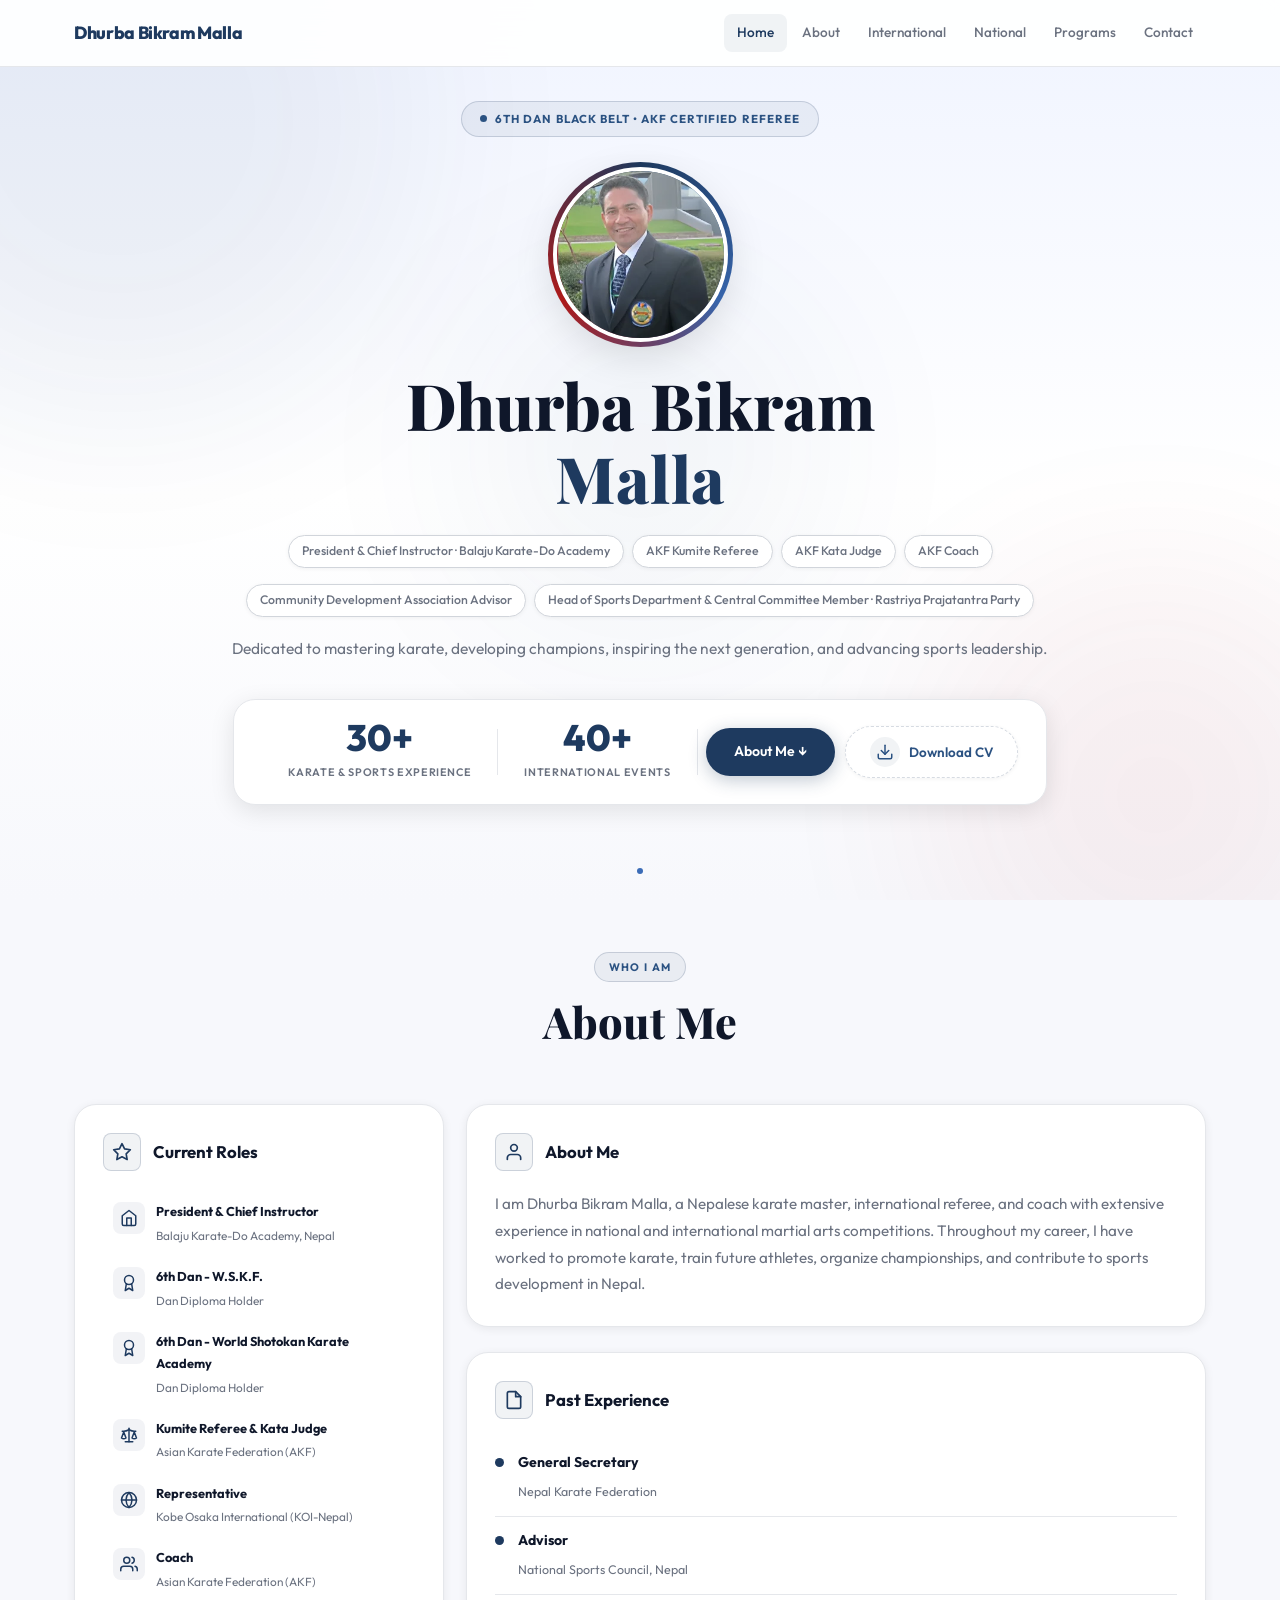
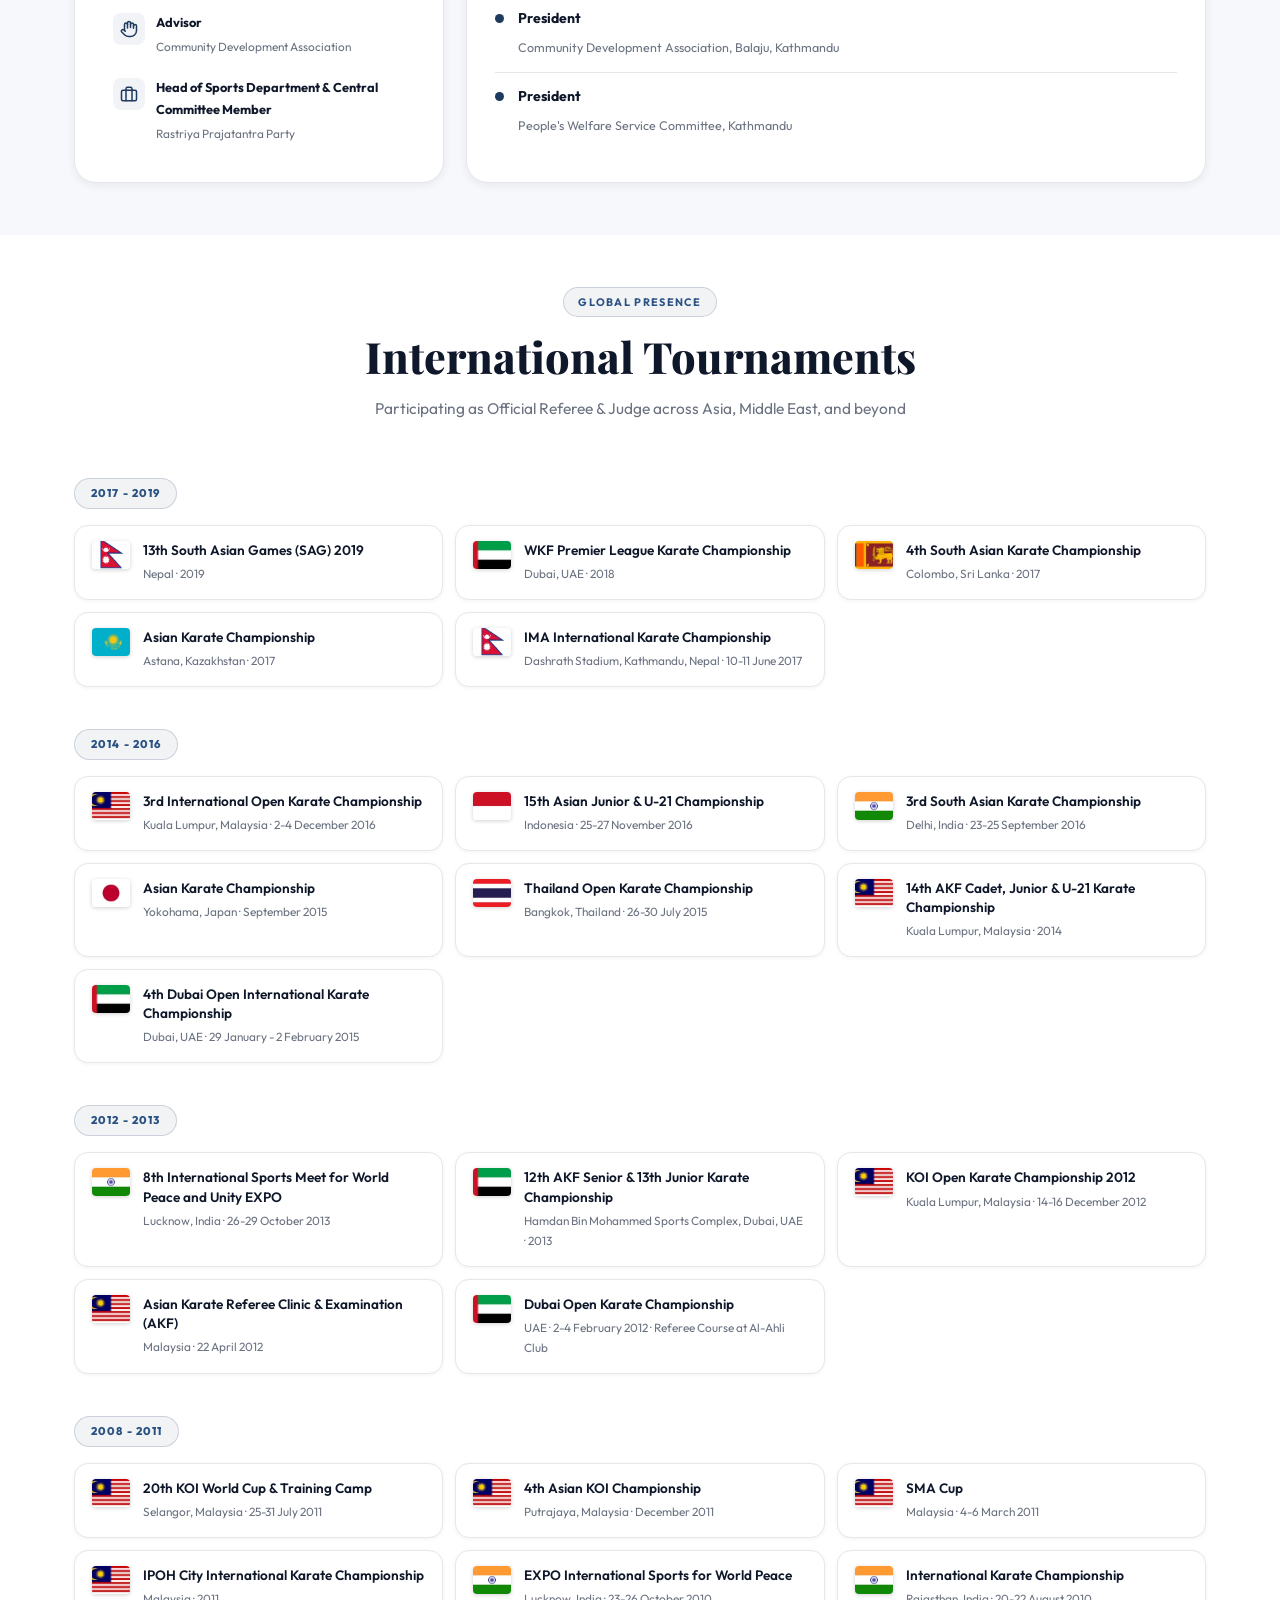
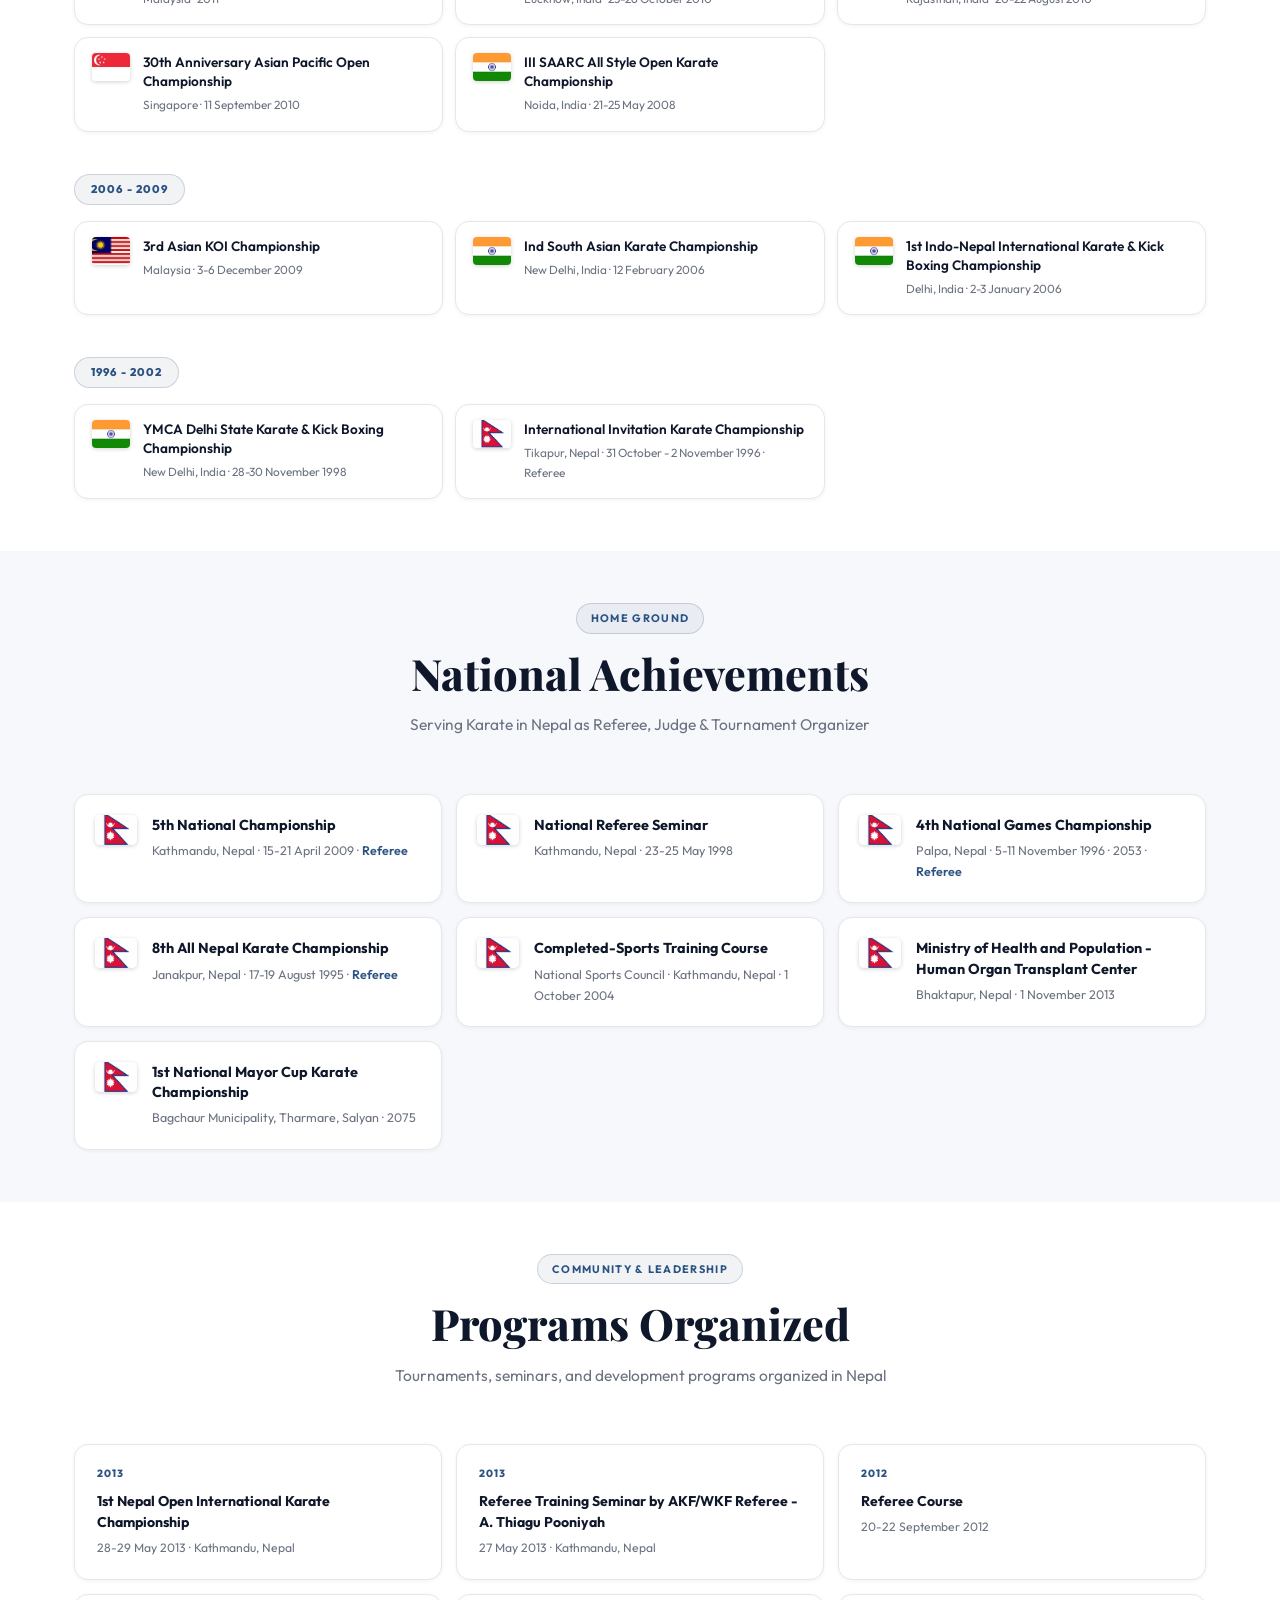
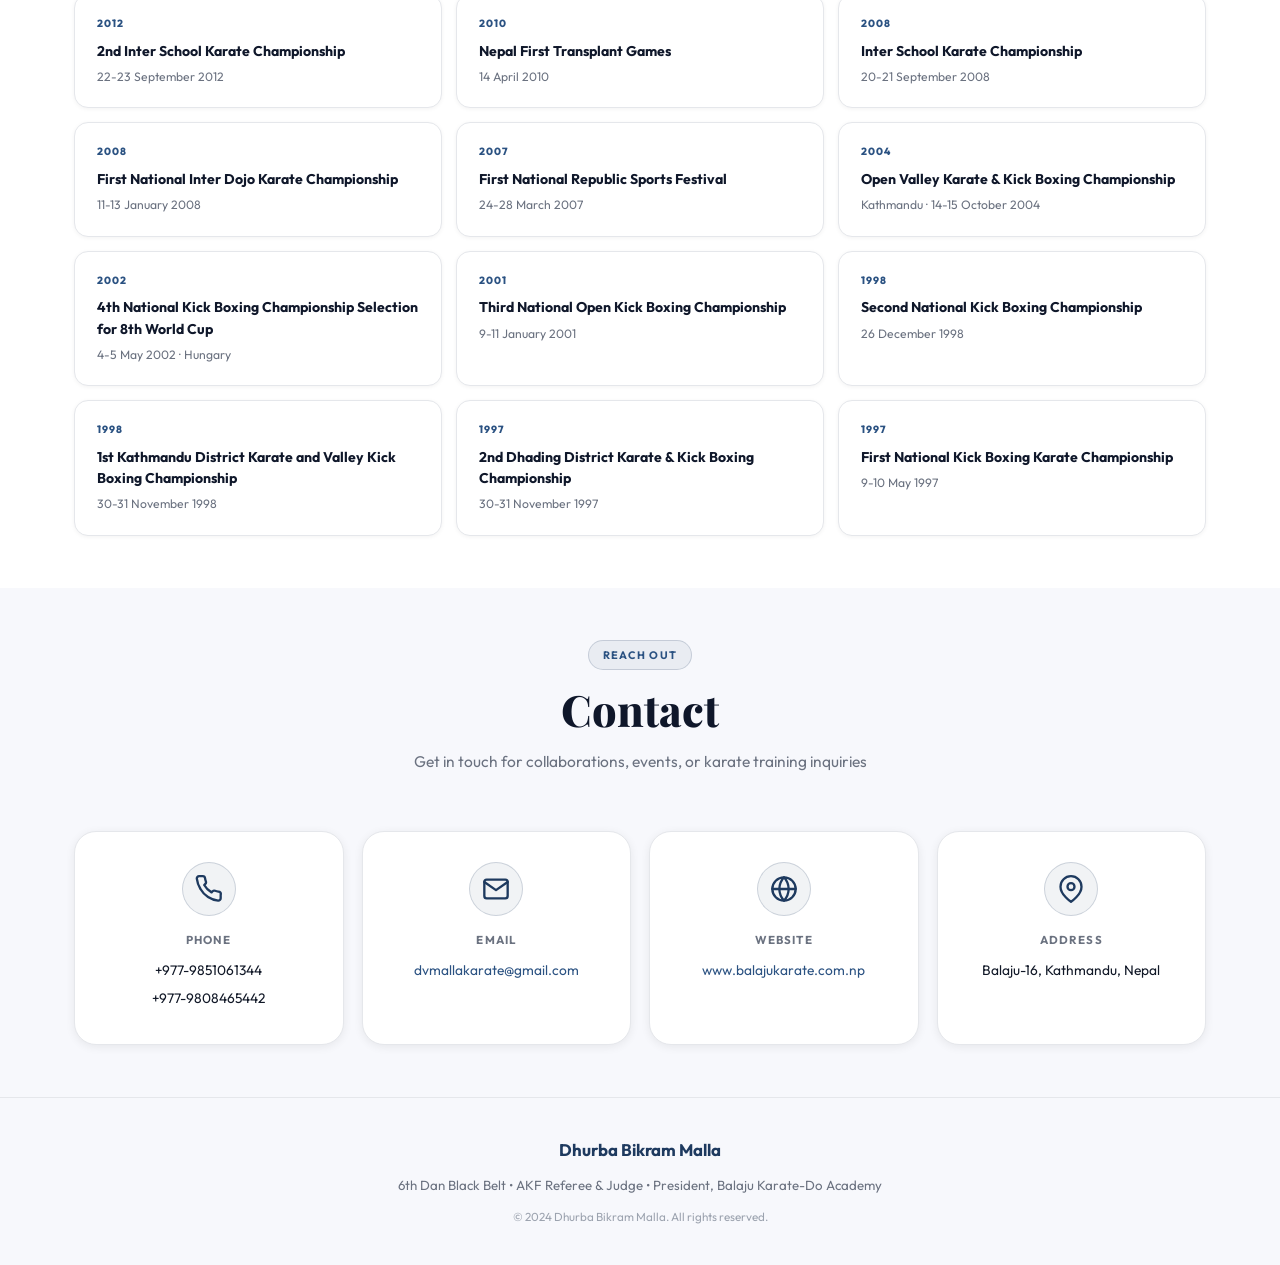
==== commit a1a06e71: "made performance faster" ====
--- a/index.html
+++ b/index.html
@@ -1,4 +1,4 @@
-﻿<!DOCTYPE html>
+<!DOCTYPE html>
 <html lang="en">
 
 <head>
@@ -9,13 +9,21 @@
     content="Dhurba Bikram Malla is a Nepalese Karate Master, 6th Dan instructor, AKF Kumite Referee and Kata Judge, coach, and sports leader with decades of national and international karate experience." />
   <meta name="keywords"
     content="Dhurba Bikram Malla, Dhurba Bikram Malla Karate, Karate Master Nepal, Karate Coach Nepal, AKF Referee Nepal, Asian Karate Federation Referee, Karate Judge Nepal, 6th Dan Karate Nepal, Balaju Karate-Do Academy, Nepal Karate, Dhurba Guru, DV Malla, Dhurba, Dhurba Bikram, Balaju Dojo, Karate, Karate Nepal, Balaju Karate, Guru, Balaju Guru, Balaju Karate, Balaju Karate Do, Karate Kathmandu, Karate Nepal, Kata Judge, Referee, Coach, Karate Coach" />
+  <meta name="theme-color" content="#1e3a5f" />
+  <meta name="robots" content="index, follow" />
+  <!-- Preload hero image (LCP) -->
+  <link rel="preload" as="image" href="assets/images/profile.webp" type="image/webp" fetchpriority="high" />
+  <!-- Non-blocking Google Fonts -->
   <link rel="preconnect" href="https://fonts.googleapis.com" />
   <link rel="preconnect" href="https://fonts.gstatic.com" crossorigin />
   <link
     href="https://fonts.googleapis.com/css2?family=Outfit:wght@300;400;500;600;700;800;900&family=Playfair+Display:wght@700;800&display=swap"
-    rel="stylesheet" />
-  <link rel="icon" type="image/png" href="assets/images/profile.png" />
-  <link rel="apple-touch-icon" href="assets/images/profile.png" />
+    rel="stylesheet" media="print" onload="this.media='all'" />
+  <noscript><link
+    href="https://fonts.googleapis.com/css2?family=Outfit:wght@300;400;500;600;700;800;900&family=Playfair+Display:wght@700;800&display=swap"
+    rel="stylesheet" /></noscript>
+  <!-- Tiny SVG favicon (no large PNG needed) -->
+  <link rel="icon" type="image/svg+xml" href="data:image/svg+xml,%3Csvg xmlns='http://www.w3.org/2000/svg' viewBox='0 0 32 32'%3E%3Ccircle cx='16' cy='16' r='16' fill='%231e3a5f'/%3E%3Ctext x='50%25' y='50%25' dominant-baseline='central' text-anchor='middle' font-family='Arial' font-weight='bold' font-size='14' fill='white'%3EDBM%3C/text%3E%3C/svg%3E" />
   <link rel="stylesheet" href="style.css" />
 </head>
 
@@ -48,7 +56,11 @@
       <div class="hero-badge"><span class="badge-dot"></span>6th Dan Black Belt &bull; AKF Certified Referee</div>
       <div class="hero-photo-wrapper">
         <div class="hero-photo-ring"></div>
-        <img src="assets/images/profile.png" alt="Dhurba Bikram Malla" class="hero-photo" id="hero-photo" />
+        <picture>
+          <source srcset="assets/images/profile.webp" type="image/webp" />
+          <img src="assets/images/profile.webp" alt="Dhurba Bikram Malla" class="hero-photo" id="hero-photo"
+            width="340" height="340" fetchpriority="high" decoding="async" />
+        </picture>
         <div class="photo-placeholder" id="photo-placeholder"><span>DBM</span></div>
       </div>
       <h1 class="hero-name">Dhurba Bikram<br /><em>Malla</em></h1>
@@ -268,7 +280,7 @@
           <div class="timeline-events">
 
             <div class="event-card" data-aos="fade-up">
-              <div class="event-flag"><img class="flag-img" src="assets/images/nepal.png" alt="nepal"></div>
+              <div class="event-flag"><picture><source srcset="assets/images/nepal.webp" type="image/webp" /><img class="flag-img" src="assets/images/nepal.webp" alt="Nepal flag" width="38" height="28" loading="lazy" /></picture></div>
               <div class="event-info">
                 <h4>13th South Asian Games (SAG) 2019</h4>
                 <p>Nepal &middot; 2019</p>
@@ -276,7 +288,7 @@
             </div>
 
             <div class="event-card" data-aos="fade-up">
-              <div class="event-flag"><img class="flag-img" src="assets/images/uae.png" alt="uae"></div>
+              <div class="event-flag"><picture><source srcset="assets/images/uae.webp" type="image/webp" /><img class="flag-img" src="assets/images/uae.webp" alt="UAE flag" width="38" height="28" loading="lazy" /></picture></div>
               <div class="event-info">
                 <h4>WKF Premier League Karate Championship</h4>
                 <p>Dubai, UAE &middot; 2018</p>
@@ -284,7 +296,7 @@
             </div>
 
             <div class="event-card" data-aos="fade-up">
-              <div class="event-flag"><img class="flag-img" src="assets/images/srilanka.png" alt="srilanka"></div>
+              <div class="event-flag"><picture><source srcset="assets/images/srilanka.webp" type="image/webp" /><img class="flag-img" src="assets/images/srilanka.webp" alt="Sri Lanka flag" width="38" height="28" loading="lazy" /></picture></div>
               <div class="event-info">
                 <h4>4th South Asian Karate Championship</h4>
                 <p>Colombo, Sri Lanka &middot; 2017</p>
@@ -292,7 +304,7 @@
             </div>
 
             <div class="event-card" data-aos="fade-up">
-              <div class="event-flag"><img class="flag-img" src="assets/images/kazakhstan.png" alt="kazakhstan"></div>
+              <div class="event-flag"><picture><source srcset="assets/images/kazakhstan.webp" type="image/webp" /><img class="flag-img" src="assets/images/kazakhstan.webp" alt="Kazakhstan flag" width="38" height="28" loading="lazy" /></picture></div>
               <div class="event-info">
                 <h4>Asian Karate Championship</h4>
                 <p>Astana, Kazakhstan &middot; 2017</p>
@@ -300,7 +312,7 @@
             </div>
 
             <div class="event-card" data-aos="fade-up">
-              <div class="event-flag"><img class="flag-img" src="assets/images/nepal.png" alt="nepal"></div>
+              <div class="event-flag"><picture><source srcset="assets/images/nepal.webp" type="image/webp" /><img class="flag-img" src="assets/images/nepal.webp" alt="Nepal flag" width="38" height="28" loading="lazy" /></picture></div>
               <div class="event-info">
                 <h4>IMA International Karate Championship</h4>
                 <p>Dashrath Stadium, Kathmandu, Nepal &middot; 10-11 June 2017</p>
@@ -316,7 +328,7 @@
           <div class="timeline-events">
 
             <div class="event-card" data-aos="fade-up">
-              <div class="event-flag"><img class="flag-img" src="assets/images/malaysia.png" alt="malaysia"></div>
+              <div class="event-flag"><picture><source srcset="assets/images/malaysia.webp" type="image/webp" /><img class="flag-img" src="assets/images/malaysia.webp" alt="Malaysia flag" width="38" height="28" loading="lazy" /></picture></div>
               <div class="event-info">
                 <h4>3rd International Open Karate Championship</h4>
                 <p>Kuala Lumpur, Malaysia &middot; 2-4 December 2016</p>
@@ -324,7 +336,7 @@
             </div>
 
             <div class="event-card" data-aos="fade-up">
-              <div class="event-flag"><img class="flag-img" src="assets/images/indonesia.png" alt="indonesia"></div>
+              <div class="event-flag"><picture><source srcset="assets/images/indonesia.webp" type="image/webp" /><img class="flag-img" src="assets/images/indonesia.webp" alt="Indonesia flag" width="38" height="28" loading="lazy" /></picture></div>
               <div class="event-info">
                 <h4>15th Asian Junior &amp; U-21 Championship</h4>
                 <p>Indonesia &middot; 25-27 November 2016</p>
@@ -332,7 +344,7 @@
             </div>
 
             <div class="event-card" data-aos="fade-up">
-              <div class="event-flag"><img class="flag-img" src="assets/images/india.png" alt="india"></div>
+              <div class="event-flag"><picture><source srcset="assets/images/india.webp" type="image/webp" /><img class="flag-img" src="assets/images/india.webp" alt="India flag" width="38" height="28" loading="lazy" /></picture></div>
               <div class="event-info">
                 <h4>3rd South Asian Karate Championship</h4>
                 <p>Delhi, India &middot; 23-25 September 2016</p>
@@ -340,7 +352,7 @@
             </div>
 
             <div class="event-card" data-aos="fade-up">
-              <div class="event-flag"><img class="flag-img" src="assets/images/japan.png" alt="japan"></div>
+              <div class="event-flag"><picture><source srcset="assets/images/japan.webp" type="image/webp" /><img class="flag-img" src="assets/images/japan.webp" alt="Japan flag" width="38" height="28" loading="lazy" /></picture></div>
               <div class="event-info">
                 <h4>Asian Karate Championship</h4>
                 <p>Yokohama, Japan &middot; September 2015</p>
@@ -348,7 +360,7 @@
             </div>
 
             <div class="event-card" data-aos="fade-up">
-              <div class="event-flag"><img class="flag-img" src="assets/images/thailand.png" alt="thailand"></div>
+              <div class="event-flag"><picture><source srcset="assets/images/thailand.webp" type="image/webp" /><img class="flag-img" src="assets/images/thailand.webp" alt="Thailand flag" width="38" height="28" loading="lazy" /></picture></div>
               <div class="event-info">
                 <h4>Thailand Open Karate Championship</h4>
                 <p>Bangkok, Thailand &middot; 26-30 July 2015</p>
@@ -356,7 +368,7 @@
             </div>
 
             <div class="event-card" data-aos="fade-up">
-              <div class="event-flag"><img class="flag-img" src="assets/images/malaysia.png" alt="malaysia"></div>
+              <div class="event-flag"><picture><source srcset="assets/images/malaysia.webp" type="image/webp" /><img class="flag-img" src="assets/images/malaysia.webp" alt="Malaysia flag" width="38" height="28" loading="lazy" /></picture></div>
               <div class="event-info">
                 <h4>14th AKF Cadet, Junior &amp; U-21 Karate Championship</h4>
                 <p>Kuala Lumpur, Malaysia &middot; 2014</p>
@@ -364,7 +376,7 @@
             </div>
 
             <div class="event-card" data-aos="fade-up">
-              <div class="event-flag"><img class="flag-img" src="assets/images/uae.png" alt="uae"></div>
+              <div class="event-flag"><picture><source srcset="assets/images/uae.webp" type="image/webp" /><img class="flag-img" src="assets/images/uae.webp" alt="UAE flag" width="38" height="28" loading="lazy" /></picture></div>
               <div class="event-info">
                 <h4>4th Dubai Open International Karate Championship</h4>
                 <p>Dubai, UAE &middot; 29 January - 2 February 2015</p>
@@ -380,7 +392,7 @@
           <div class="timeline-events">
 
             <div class="event-card" data-aos="fade-up">
-              <div class="event-flag"><img class="flag-img" src="assets/images/india.png" alt="india"></div>
+              <div class="event-flag"><picture><source srcset="assets/images/india.webp" type="image/webp" /><img class="flag-img" src="assets/images/india.webp" alt="India flag" width="38" height="28" loading="lazy" /></picture></div>
               <div class="event-info">
                 <h4>8th International Sports Meet for World Peace and Unity EXPO</h4>
                 <p>Lucknow, India &middot; 26-29 October 2013</p>
@@ -388,7 +400,7 @@
             </div>
 
             <div class="event-card" data-aos="fade-up">
-              <div class="event-flag"><img class="flag-img" src="assets/images/uae.png" alt="uae"></div>
+              <div class="event-flag"><picture><source srcset="assets/images/uae.webp" type="image/webp" /><img class="flag-img" src="assets/images/uae.webp" alt="UAE flag" width="38" height="28" loading="lazy" /></picture></div>
               <div class="event-info">
                 <h4>12th AKF Senior &amp; 13th Junior Karate Championship</h4>
                 <p>Hamdan Bin Mohammed Sports Complex, Dubai, UAE &middot; 2013</p>
@@ -396,7 +408,7 @@
             </div>
 
             <div class="event-card" data-aos="fade-up">
-              <div class="event-flag"><img class="flag-img" src="assets/images/malaysia.png" alt="malaysia"></div>
+              <div class="event-flag"><picture><source srcset="assets/images/malaysia.webp" type="image/webp" /><img class="flag-img" src="assets/images/malaysia.webp" alt="Malaysia flag" width="38" height="28" loading="lazy" /></picture></div>
               <div class="event-info">
                 <h4>KOI Open Karate Championship 2012</h4>
                 <p>Kuala Lumpur, Malaysia &middot; 14-16 December 2012</p>
@@ -404,7 +416,7 @@
             </div>
 
             <div class="event-card" data-aos="fade-up">
-              <div class="event-flag"><img class="flag-img" src="assets/images/malaysia.png" alt="malaysia"></div>
+              <div class="event-flag"><picture><source srcset="assets/images/malaysia.webp" type="image/webp" /><img class="flag-img" src="assets/images/malaysia.webp" alt="Malaysia flag" width="38" height="28" loading="lazy" /></picture></div>
               <div class="event-info">
                 <h4>Asian Karate Referee Clinic &amp; Examination (AKF)</h4>
                 <p>Malaysia &middot; 22 April 2012</p>
@@ -412,7 +424,7 @@
             </div>
 
             <div class="event-card" data-aos="fade-up">
-              <div class="event-flag"><img class="flag-img" src="assets/images/uae.png" alt="uae"></div>
+              <div class="event-flag"><picture><source srcset="assets/images/uae.webp" type="image/webp" /><img class="flag-img" src="assets/images/uae.webp" alt="UAE flag" width="38" height="28" loading="lazy" /></picture></div>
               <div class="event-info">
                 <h4>Dubai Open Karate Championship</h4>
                 <p>UAE &middot; 2-4 February 2012 &middot; Referee Course at Al-Ahli Club</p>
@@ -428,7 +440,7 @@
           <div class="timeline-events">
 
             <div class="event-card" data-aos="fade-up">
-              <div class="event-flag"><img class="flag-img" src="assets/images/malaysia.png" alt="malaysia"></div>
+              <div class="event-flag"><picture><source srcset="assets/images/malaysia.webp" type="image/webp" /><img class="flag-img" src="assets/images/malaysia.webp" alt="Malaysia flag" width="38" height="28" loading="lazy" /></picture></div>
               <div class="event-info">
                 <h4>20th KOI World Cup &amp; Training Camp</h4>
                 <p>Selangor, Malaysia &middot; 25-31 July 2011</p>
@@ -436,7 +448,7 @@
             </div>
 
             <div class="event-card" data-aos="fade-up">
-              <div class="event-flag"><img class="flag-img" src="assets/images/malaysia.png" alt="malaysia"></div>
+              <div class="event-flag"><picture><source srcset="assets/images/malaysia.webp" type="image/webp" /><img class="flag-img" src="assets/images/malaysia.webp" alt="Malaysia flag" width="38" height="28" loading="lazy" /></picture></div>
               <div class="event-info">
                 <h4>4th Asian KOI Championship</h4>
                 <p>Putrajaya, Malaysia &middot; December 2011</p>
@@ -444,7 +456,7 @@
             </div>
 
             <div class="event-card" data-aos="fade-up">
-              <div class="event-flag"><img class="flag-img" src="assets/images/malaysia.png" alt="malaysia"></div>
+              <div class="event-flag"><picture><source srcset="assets/images/malaysia.webp" type="image/webp" /><img class="flag-img" src="assets/images/malaysia.webp" alt="Malaysia flag" width="38" height="28" loading="lazy" /></picture></div>
               <div class="event-info">
                 <h4>SMA Cup</h4>
                 <p>Malaysia &middot; 4-6 March 2011</p>
@@ -452,7 +464,7 @@
             </div>
 
             <div class="event-card" data-aos="fade-up">
-              <div class="event-flag"><img class="flag-img" src="assets/images/malaysia.png" alt="malaysia"></div>
+              <div class="event-flag"><picture><source srcset="assets/images/malaysia.webp" type="image/webp" /><img class="flag-img" src="assets/images/malaysia.webp" alt="Malaysia flag" width="38" height="28" loading="lazy" /></picture></div>
               <div class="event-info">
                 <h4>IPOH City International Karate Championship</h4>
                 <p>Malaysia &middot; 2011</p>
@@ -460,7 +472,7 @@
             </div>
 
             <div class="event-card" data-aos="fade-up">
-              <div class="event-flag"><img class="flag-img" src="assets/images/india.png" alt="india"></div>
+              <div class="event-flag"><picture><source srcset="assets/images/india.webp" type="image/webp" /><img class="flag-img" src="assets/images/india.webp" alt="India flag" width="38" height="28" loading="lazy" /></picture></div>
               <div class="event-info">
                 <h4>EXPO International Sports for World Peace</h4>
                 <p>Lucknow, India &middot; 23-26 October 2010</p>
@@ -468,7 +480,7 @@
             </div>
 
             <div class="event-card" data-aos="fade-up">
-              <div class="event-flag"><img class="flag-img" src="assets/images/india.png" alt="india"></div>
+              <div class="event-flag"><picture><source srcset="assets/images/india.webp" type="image/webp" /><img class="flag-img" src="assets/images/india.webp" alt="India flag" width="38" height="28" loading="lazy" /></picture></div>
               <div class="event-info">
                 <h4>International Karate Championship</h4>
                 <p>Rajasthan, India &middot; 20-22 August 2010</p>
@@ -476,7 +488,7 @@
             </div>
 
             <div class="event-card" data-aos="fade-up">
-              <div class="event-flag"><img class="flag-img" src="assets/images/singapore.png" alt="singapore"></div>
+              <div class="event-flag"><picture><source srcset="assets/images/singapore.webp" type="image/webp" /><img class="flag-img" src="assets/images/singapore.webp" alt="Singapore flag" width="38" height="28" loading="lazy" /></picture></div>
               <div class="event-info">
                 <h4>30th Anniversary Asian Pacific Open Championship</h4>
                 <p>Singapore &middot; 11 September 2010</p>
@@ -484,7 +496,7 @@
             </div>
 
             <div class="event-card" data-aos="fade-up">
-              <div class="event-flag"><img class="flag-img" src="assets/images/india.png" alt="india"></div>
+              <div class="event-flag"><picture><source srcset="assets/images/india.webp" type="image/webp" /><img class="flag-img" src="assets/images/india.webp" alt="India flag" width="38" height="28" loading="lazy" /></picture></div>
               <div class="event-info">
                 <h4>III SAARC All Style Open Karate Championship</h4>
                 <p>Noida, India &middot; 21-25 May 2008</p>
@@ -500,7 +512,7 @@
           <div class="timeline-events">
 
             <div class="event-card" data-aos="fade-up">
-              <div class="event-flag"><img class="flag-img" src="assets/images/malaysia.png" alt="malaysia"></div>
+              <div class="event-flag"><picture><source srcset="assets/images/malaysia.webp" type="image/webp" /><img class="flag-img" src="assets/images/malaysia.webp" alt="Malaysia flag" width="38" height="28" loading="lazy" /></picture></div>
               <div class="event-info">
                 <h4>3rd Asian KOI Championship</h4>
                 <p>Malaysia &middot; 3-6 December 2009</p>
@@ -508,7 +520,7 @@
             </div>
 
             <div class="event-card" data-aos="fade-up">
-              <div class="event-flag"><img class="flag-img" src="assets/images/india.png" alt="india"></div>
+              <div class="event-flag"><picture><source srcset="assets/images/india.webp" type="image/webp" /><img class="flag-img" src="assets/images/india.webp" alt="India flag" width="38" height="28" loading="lazy" /></picture></div>
               <div class="event-info">
                 <h4>Ind South Asian Karate Championship</h4>
                 <p>New Delhi, India &middot; 12 February 2006</p>
@@ -516,7 +528,7 @@
             </div>
 
             <div class="event-card" data-aos="fade-up">
-              <div class="event-flag"><img class="flag-img" src="assets/images/india.png" alt="india"></div>
+              <div class="event-flag"><picture><source srcset="assets/images/india.webp" type="image/webp" /><img class="flag-img" src="assets/images/india.webp" alt="India flag" width="38" height="28" loading="lazy" /></picture></div>
               <div class="event-info">
                 <h4>1st Indo-Nepal International Karate &amp; Kick Boxing Championship</h4>
                 <p>Delhi, India &middot; 2-3 January 2006</p>
@@ -532,7 +544,7 @@
           <div class="timeline-events">
 
             <div class="event-card" data-aos="fade-up">
-              <div class="event-flag"><img class="flag-img" src="assets/images/india.png" alt="india"></div>
+              <div class="event-flag"><picture><source srcset="assets/images/india.webp" type="image/webp" /><img class="flag-img" src="assets/images/india.webp" alt="India flag" width="38" height="28" loading="lazy" /></picture></div>
               <div class="event-info">
                 <h4>YMCA Delhi State Karate &amp; Kick Boxing Championship</h4>
                 <p>New Delhi, India &middot; 28-30 November 1998</p>
@@ -540,7 +552,7 @@
             </div>
 
             <div class="event-card" data-aos="fade-up">
-              <div class="event-flag"><img class="flag-img" src="assets/images/nepal.png" alt="nepal"></div>
+              <div class="event-flag"><picture><source srcset="assets/images/nepal.webp" type="image/webp" /><img class="flag-img" src="assets/images/nepal.webp" alt="Nepal flag" width="38" height="28" loading="lazy" /></picture></div>
               <div class="event-info">
                 <h4>International Invitation Karate Championship</h4>
                 <p>Tikapur, Nepal &middot; 31 October - 2 November 1996 &middot; Referee</p>
@@ -567,7 +579,7 @@
       <div class="national-grid">
 
         <div class="nat-card" data-aos="fade-up">
-          <div class="nat-num"><img class="flag-img" src="assets/images/nepal.png" alt="nepal"></div>
+          <div class="nat-num"><picture><source srcset="assets/images/nepal.webp" type="image/webp" /><img class="flag-img" src="assets/images/nepal.webp" alt="Nepal flag" width="42" height="30" loading="lazy" /></picture></div>
           <div class="nat-content">
             <h4>5th National Championship</h4>
             <p>Kathmandu, Nepal &middot; 15-21 April 2009 &middot; <em>Referee</em></p>
@@ -575,7 +587,7 @@
         </div>
 
         <div class="nat-card" data-aos="fade-up">
-          <div class="nat-num"><img class="flag-img" src="assets/images/nepal.png" alt="nepal"></div>
+          <div class="nat-num"><picture><source srcset="assets/images/nepal.webp" type="image/webp" /><img class="flag-img" src="assets/images/nepal.webp" alt="Nepal flag" width="42" height="30" loading="lazy" /></picture></div>
           <div class="nat-content">
             <h4>National Referee Seminar</h4>
             <p>Kathmandu, Nepal &middot; 23-25 May 1998</p>
@@ -583,7 +595,7 @@
         </div>
 
         <div class="nat-card" data-aos="fade-up">
-          <div class="nat-num"><img class="flag-img" src="assets/images/nepal.png" alt="nepal"></div>
+          <div class="nat-num"><picture><source srcset="assets/images/nepal.webp" type="image/webp" /><img class="flag-img" src="assets/images/nepal.webp" alt="Nepal flag" width="42" height="30" loading="lazy" /></picture></div>
           <div class="nat-content">
             <h4>4th National Games Championship</h4>
             <p>Palpa, Nepal &middot; 5-11 November 1996 &middot; 2053 &middot; <em>Referee</em></p>
@@ -591,7 +603,7 @@
         </div>
 
         <div class="nat-card" data-aos="fade-up">
-          <div class="nat-num"><img class="flag-img" src="assets/images/nepal.png" alt="nepal"></div>
+          <div class="nat-num"><picture><source srcset="assets/images/nepal.webp" type="image/webp" /><img class="flag-img" src="assets/images/nepal.webp" alt="Nepal flag" width="42" height="30" loading="lazy" /></picture></div>
           <div class="nat-content">
             <h4>8th All Nepal Karate Championship</h4>
             <p>Janakpur, Nepal &middot; 17-19 August 1995 &middot; <em>Referee</em></p>
@@ -599,7 +611,7 @@
         </div>
 
         <div class="nat-card" data-aos="fade-up">
-          <div class="nat-num"><img class="flag-img" src="assets/images/nepal.png" alt="nepal"></div>
+          <div class="nat-num"><picture><source srcset="assets/images/nepal.webp" type="image/webp" /><img class="flag-img" src="assets/images/nepal.webp" alt="Nepal flag" width="42" height="30" loading="lazy" /></picture></div>
           <div class="nat-content">
             <h4>Completed-Sports Training Course</h4>
             <p>National Sports Council &middot; Kathmandu, Nepal &middot; 1 October 2004</p>
@@ -607,7 +619,7 @@
         </div>
 
         <div class="nat-card" data-aos="fade-up">
-          <div class="nat-num"><img class="flag-img" src="assets/images/nepal.png" alt="nepal"></div>
+          <div class="nat-num"><picture><source srcset="assets/images/nepal.webp" type="image/webp" /><img class="flag-img" src="assets/images/nepal.webp" alt="Nepal flag" width="42" height="30" loading="lazy" /></picture></div>
           <div class="nat-content">
             <h4>Ministry of Health and Population - Human Organ Transplant Center</h4>
             <p>Bhaktapur, Nepal &middot; 1 November 2013</p>
@@ -615,7 +627,7 @@
         </div>
 
         <div class="nat-card" data-aos="fade-up">
-          <div class="nat-num"><img class="flag-img" src="assets/images/nepal.png" alt="nepal"></div>
+          <div class="nat-num"><picture><source srcset="assets/images/nepal.webp" type="image/webp" /><img class="flag-img" src="assets/images/nepal.webp" alt="Nepal flag" width="42" height="30" loading="lazy" /></picture></div>
           <div class="nat-content">
             <h4>1st National Mayor Cup Karate Championship</h4>
             <p>Bagchaur Municipality, Tharmare, Salyan &middot; 2075</p>
--- a/style.css
+++ b/style.css
@@ -315,6 +315,7 @@
   left: -180px;
   background: var(--clr-primary);
   animation: float1 9s ease-in-out infinite;
+  will-change: transform;
 }
 
 .shape-2 {
@@ -324,6 +325,7 @@
   right: -100px;
   background: var(--clr-red);
   animation: float2 11s ease-in-out infinite;
+  will-change: transform;
 }
 
 .shape-3 {
@@ -334,6 +336,7 @@
   transform: translate(-50%, -50%);
   background: var(--clr-primary2);
   animation: float3 14s ease-in-out infinite;
+  will-change: transform;
 }
 
 @keyframes float1 {
@@ -427,6 +430,7 @@
   border-radius: 50%;
   background: conic-gradient(var(--clr-primary), var(--clr-primary3), var(--clr-red), var(--clr-primary));
   animation: spin 7s linear infinite;
+  will-change: transform;
   z-index: 0;
 }
 
@@ -863,39 +867,6 @@
   /* margin-bottom: 24px; */
 }
 
-/* Core values badges */
-.core-values {
-  display: grid;
-  grid-template-columns: 1fr 1fr;
-  gap: 10px;
-}
-
-.value-badge {
-  display: flex;
-  align-items: center;
-  gap: 9px;
-  background: var(--clr-primary-bg);
-  border: 1px solid var(--clr-primary-bdr);
-  border-radius: var(--radius-md);
-  padding: 10px 14px;
-  font-size: 0.88rem;
-  font-weight: 700;
-  color: var(--clr-primary);
-  letter-spacing: 0.03em;
-  transition: background var(--transition), border-color var(--transition), transform var(--transition);
-}
-
-.value-badge:hover {
-  background: var(--clr-primary-bdr);
-  border-color: var(--clr-primary3);
-  transform: translateY(-2px);
-}
-
-.value-icon {
-  font-size: 1.2rem;
-  line-height: 1;
-}
-
 /* Role grid */
 .role-grid {
   display: grid;
@@ -993,113 +964,6 @@
 .past-item span {
   font-size: 0.78rem;
   color: var(--clr-muted);
-}
-
-/* ══════════════════════════════════
-   BELT / CREDENTIALS SECTION
-══════════════════════════════════ */
-.belt-section {
-  background: var(--clr-white);
-  border-top: 1px solid var(--clr-border);
-  border-bottom: 1px solid var(--clr-border);
-  padding: 70px 0;
-}
-
-.belt-inner {
-  display: flex;
-  align-items: center;
-  gap: 60px;
-}
-
-@media (max-width: 760px) {
-  .belt-inner {
-    flex-direction: column;
-    text-align: center;
-  }
-}
-
-.belt-text {
-  flex: 1;
-}
-
-.belt-text h2 {
-  font-family: var(--font-display);
-  font-size: clamp(1.8rem, 4vw, 2.7rem);
-  font-weight: 800;
-  color: var(--clr-heading);
-  margin-bottom: 14px;
-}
-
-.belt-text p {
-  color: var(--clr-muted);
-  font-size: 0.95rem;
-  line-height: 1.8;
-}
-
-.belt-visual {
-  flex-shrink: 0;
-}
-
-.belt-rank {
-  display: flex;
-  flex-direction: column;
-  align-items: center;
-  gap: 16px;
-}
-
-.rank-circle {
-  width: 130px;
-  height: 130px;
-  border-radius: 50%;
-  background: linear-gradient(145deg, #f0f4ff, #e8edf8);
-  border: 3px solid var(--clr-primary);
-  box-shadow: 0 0 0 6px rgba(30, 58, 95, 0.07), var(--shadow-md);
-  display: flex;
-  flex-direction: column;
-  align-items: center;
-  justify-content: center;
-  transition: box-shadow var(--transition), transform var(--transition);
-}
-
-.rank-circle:hover {
-  box-shadow: 0 0 0 10px rgba(30, 58, 95, 0.08), var(--shadow-lg);
-  transform: scale(1.04);
-}
-
-.rank-num {
-  font-family: var(--font-display);
-  font-size: 2.4rem;
-  font-weight: 800;
-  color: var(--clr-primary);
-  line-height: 1;
-}
-
-.rank-label {
-  font-size: 0.65rem;
-  font-weight: 700;
-  letter-spacing: 0.16em;
-  text-transform: uppercase;
-  color: var(--clr-primary2);
-  opacity: 0.7;
-}
-
-.rank-stripes {
-  display: flex;
-  gap: 5px;
-}
-
-.rank-stripes span {
-  display: block;
-  width: 28px;
-  height: 11px;
-  border-radius: 3px;
-  background: #1e3a5f;
-  opacity: 0.85;
-}
-
-.rank-stripes span:nth-child(-n+6) {
-  background: var(--clr-red);
-  opacity: 1;
 }
 
 /* ══════════════════════════════════
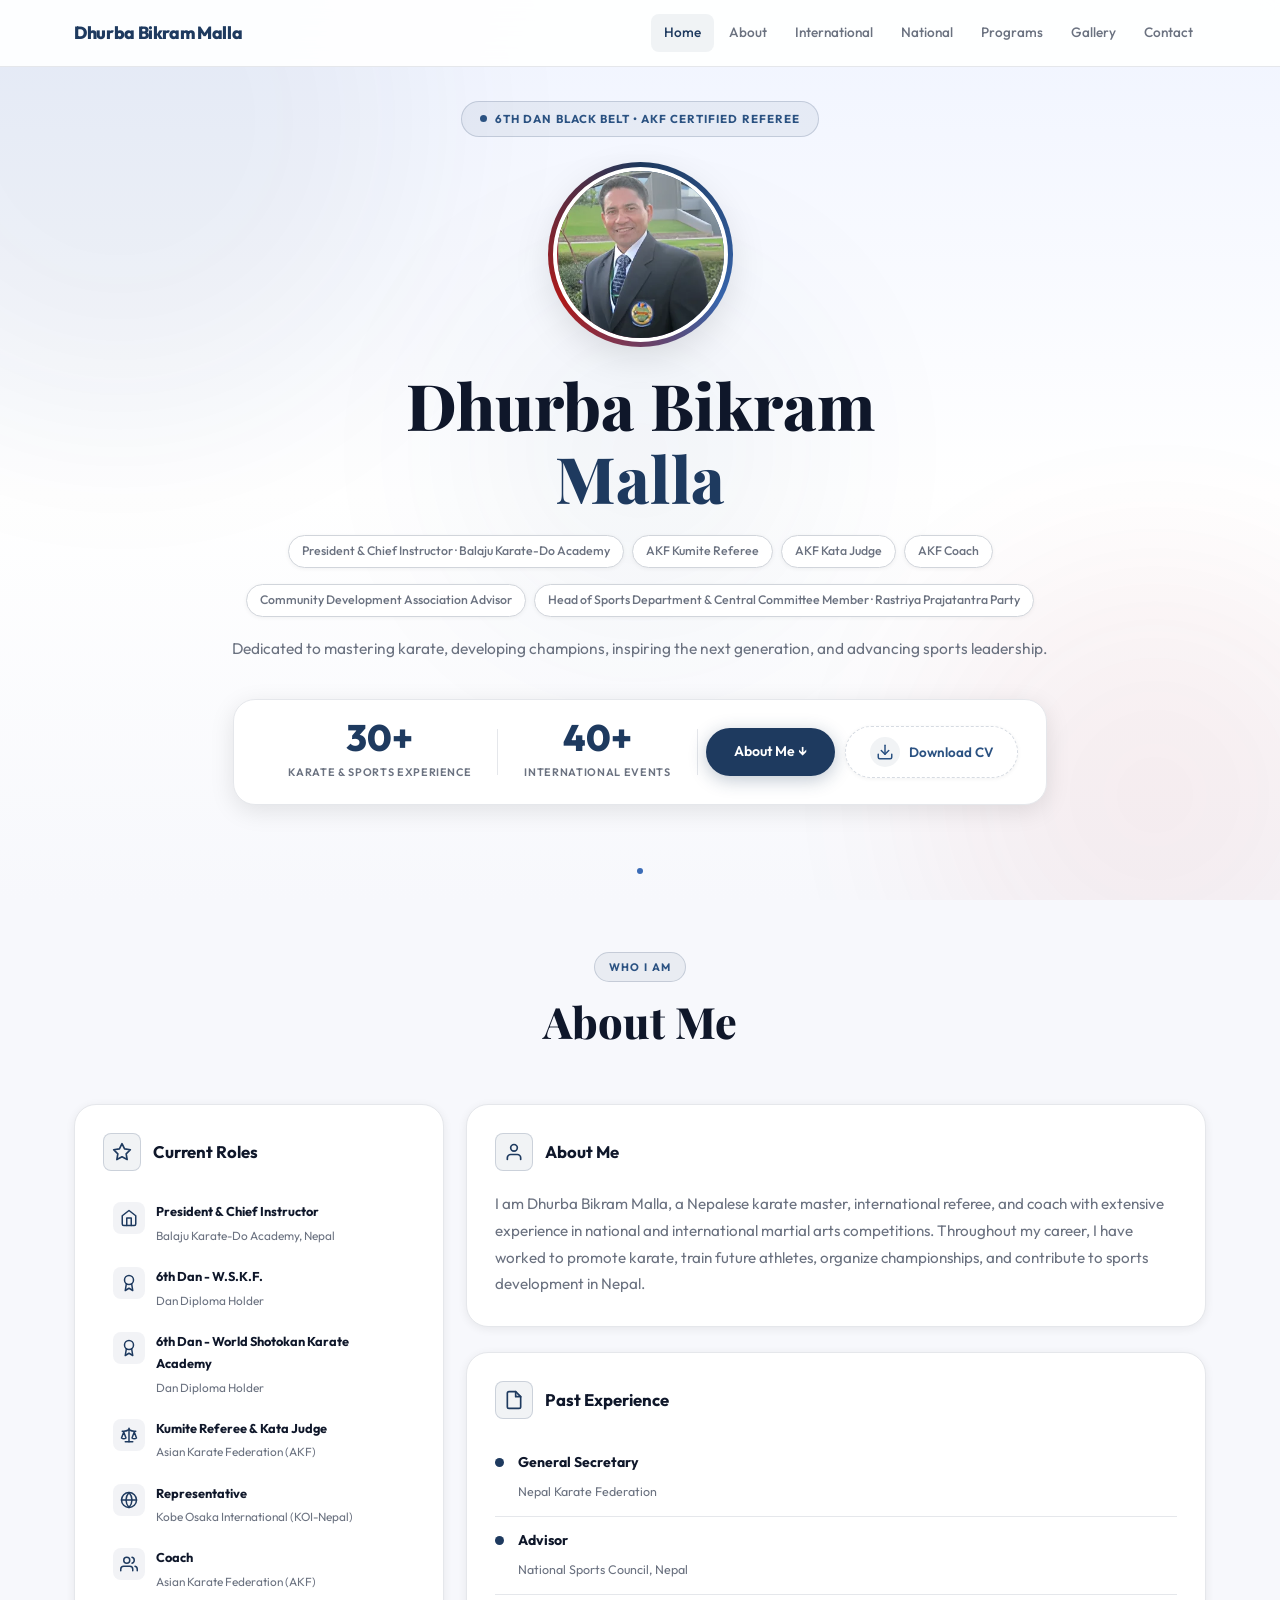
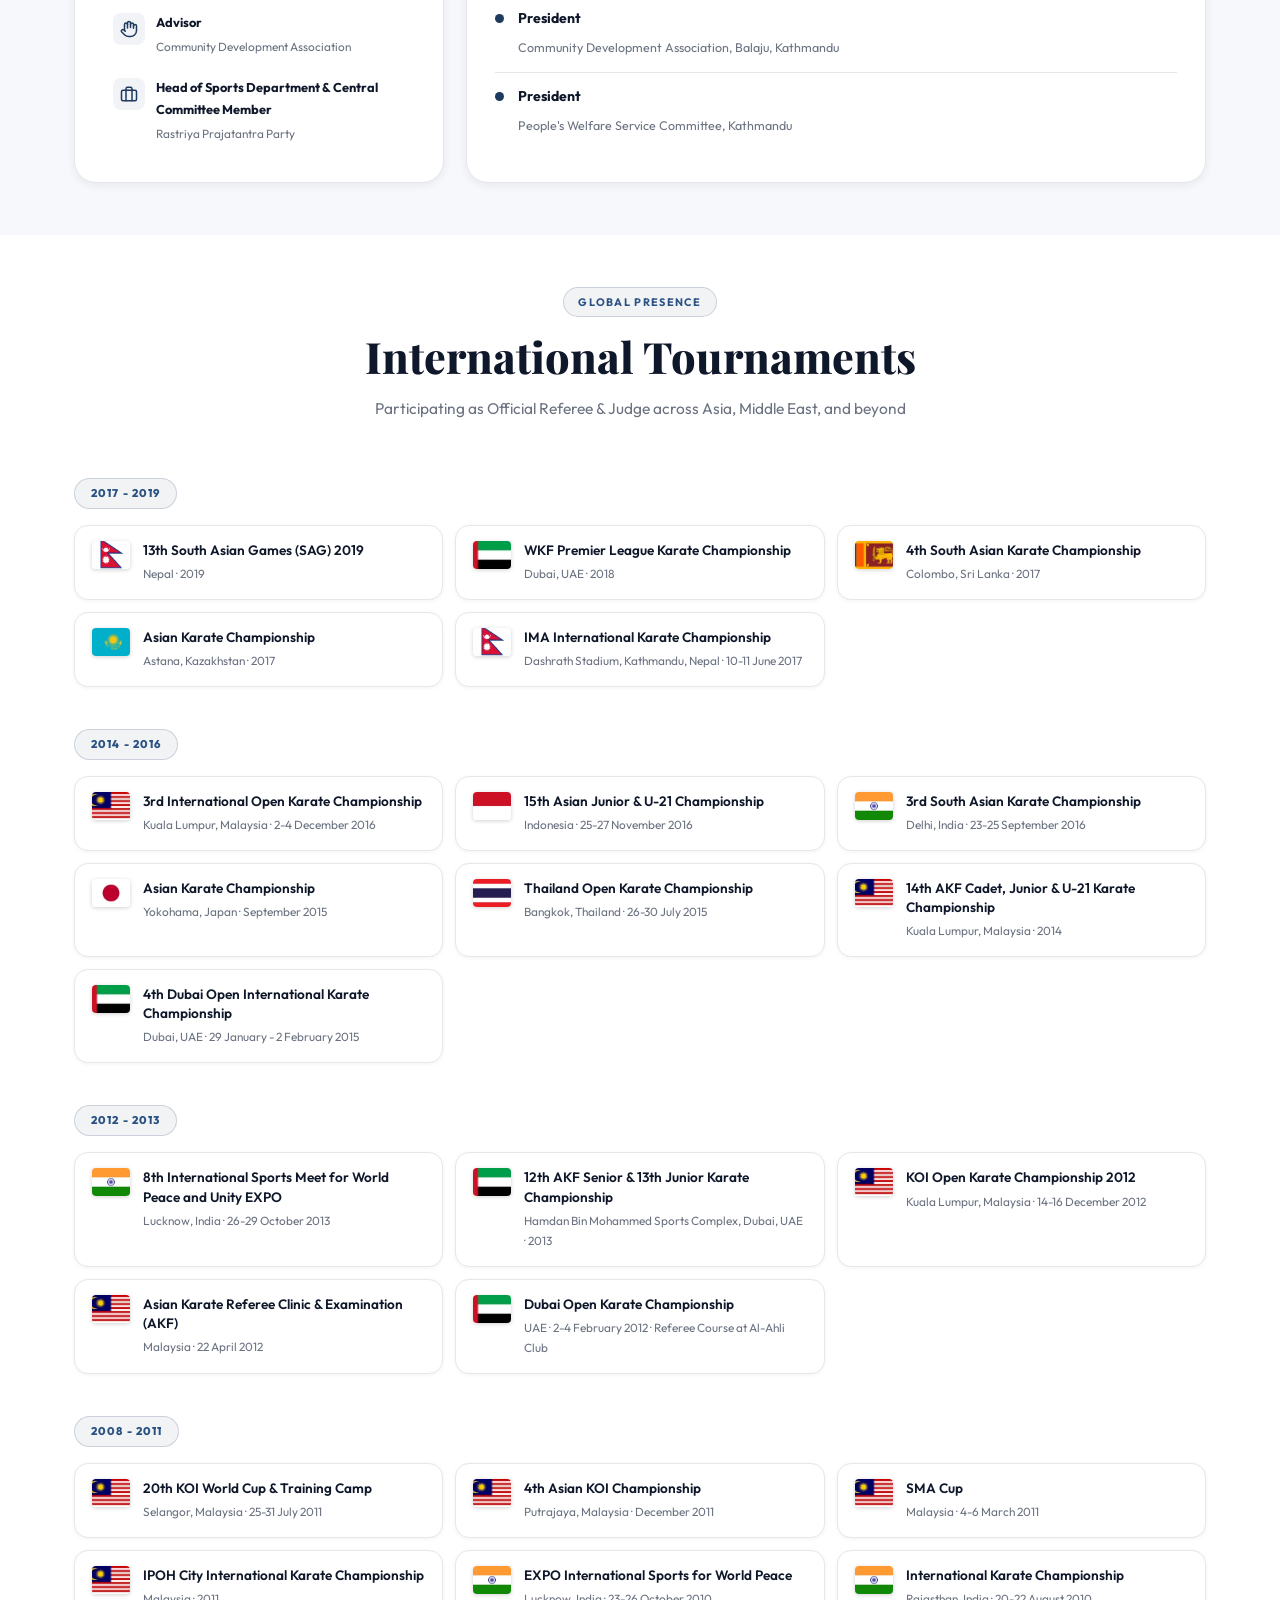
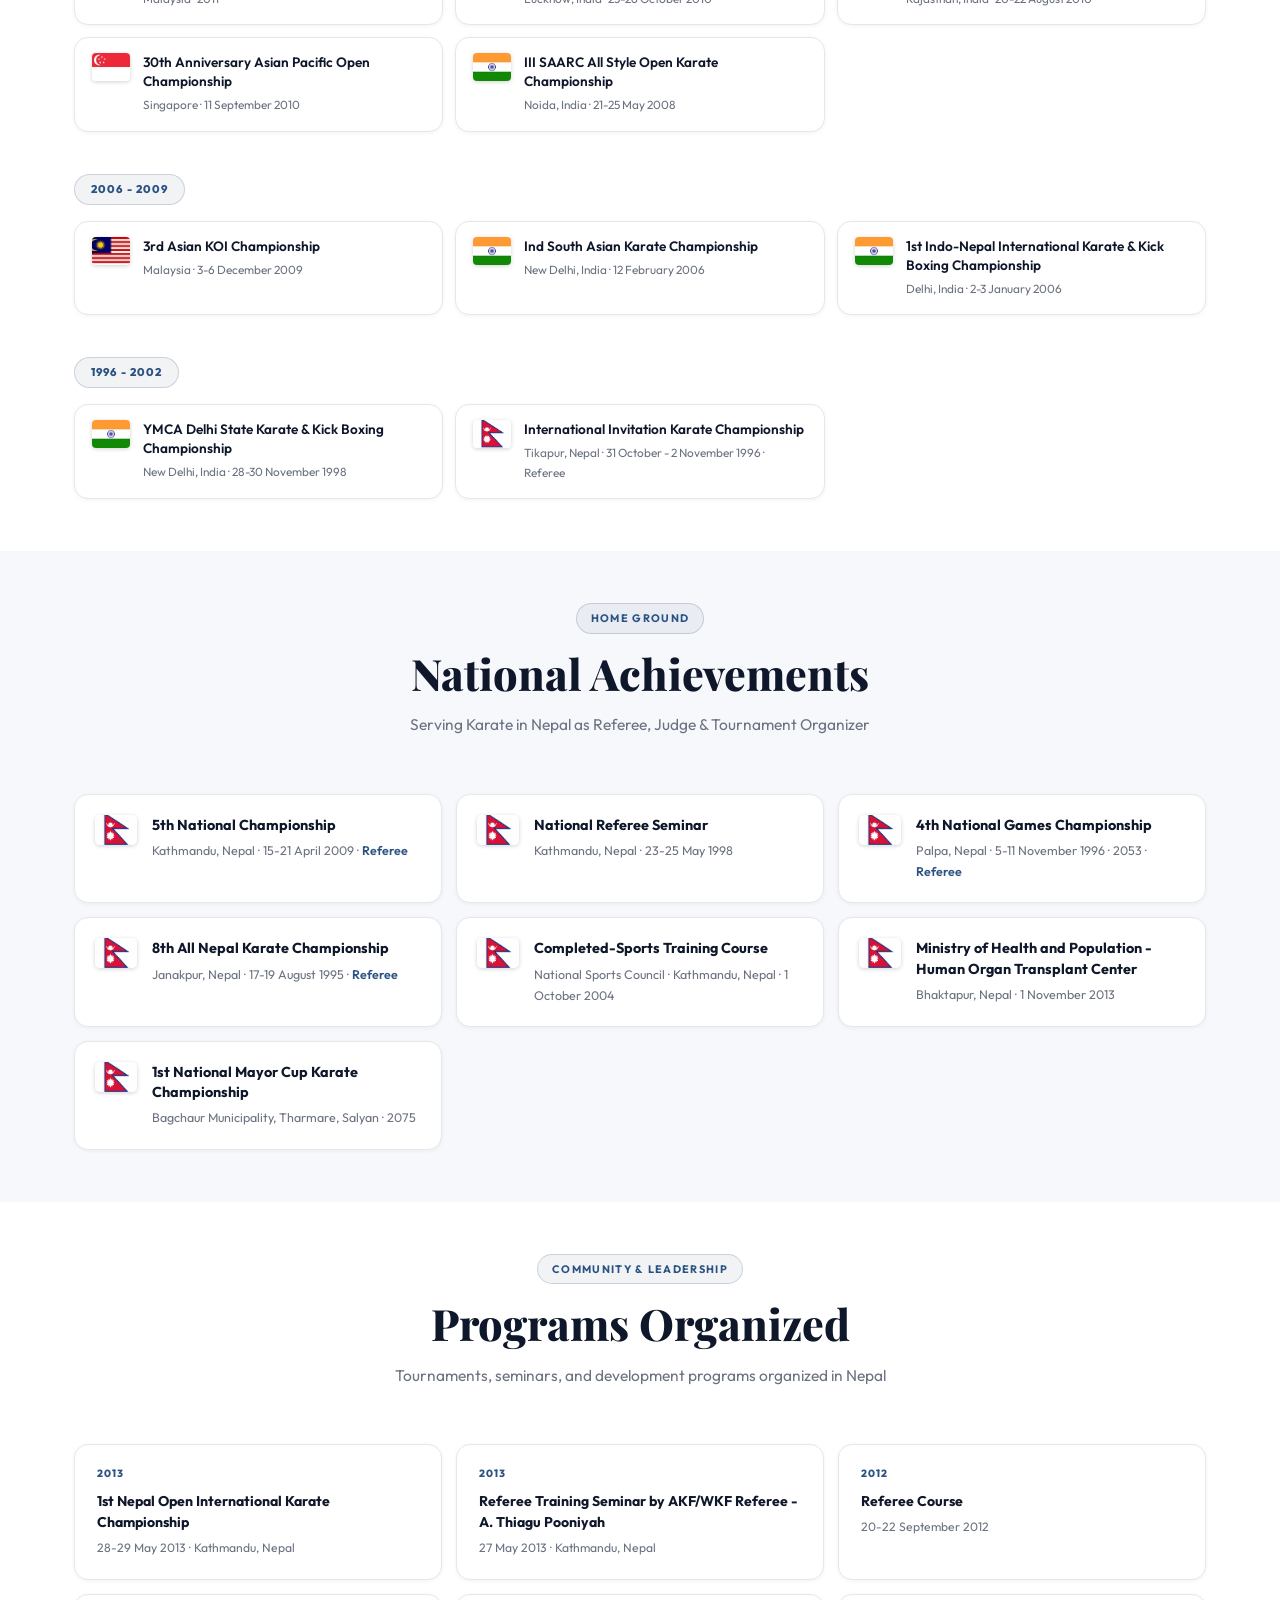
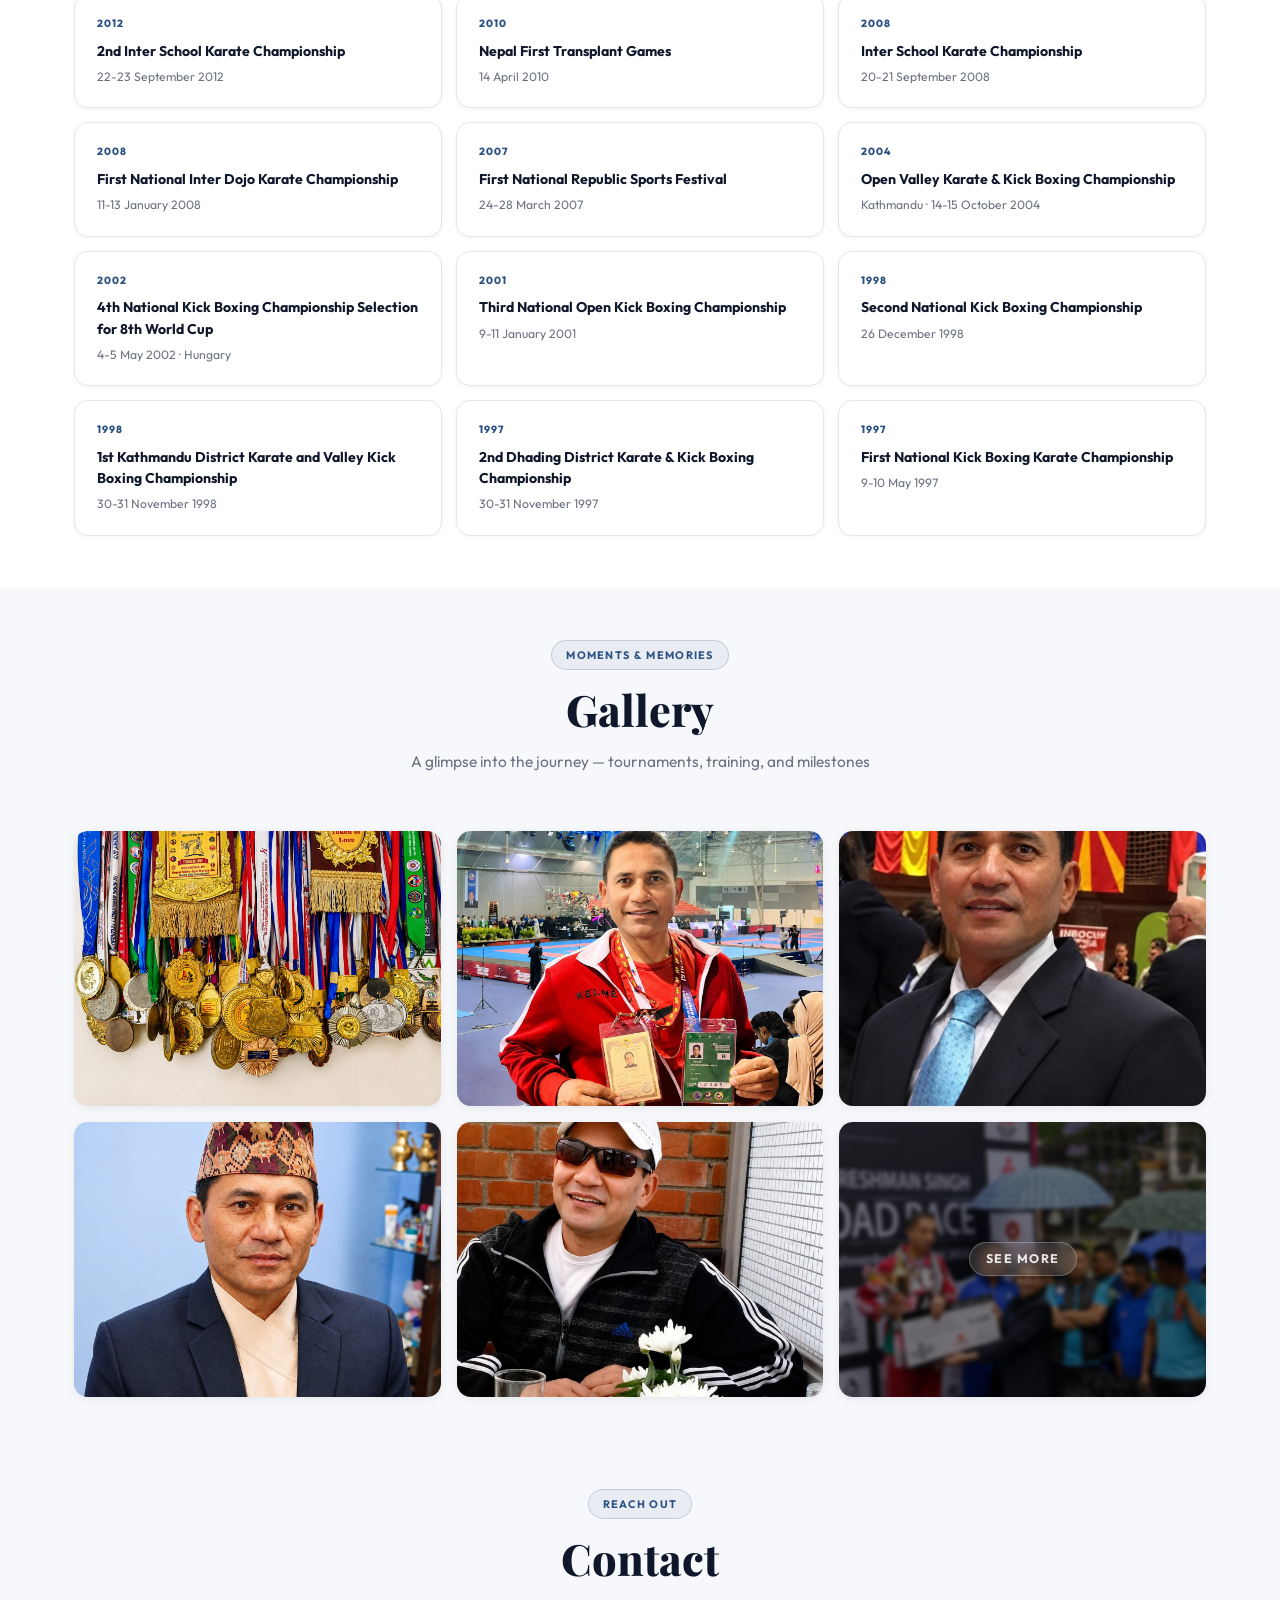
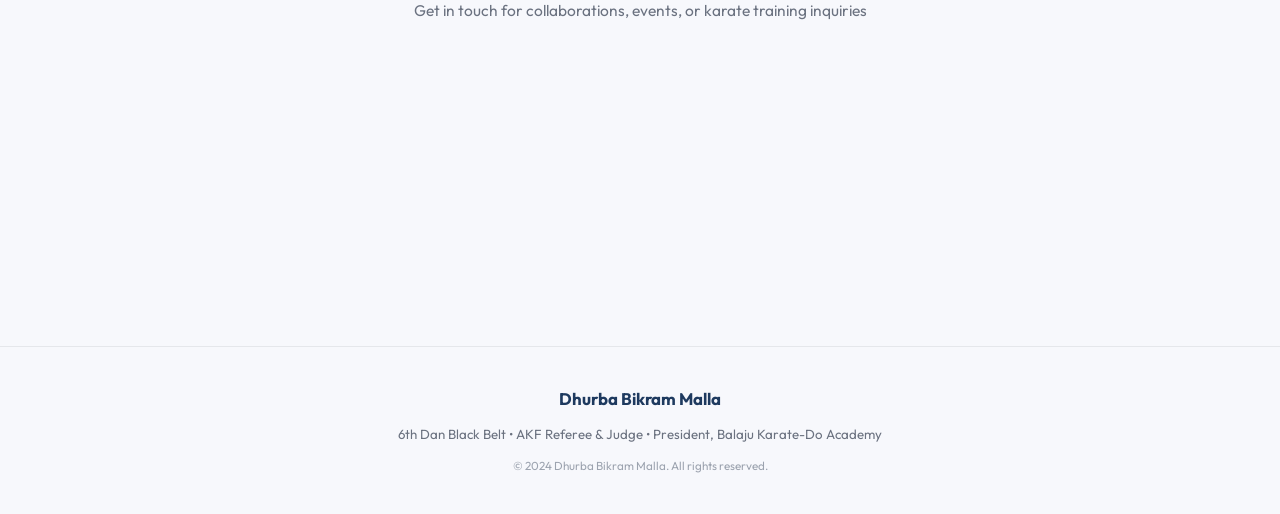
==== commit a67f57b3: "added gallery page and section" ====
--- a/index.html
+++ b/index.html
@@ -4,6 +4,7 @@
 <head>
   <meta charset="UTF-8" />
   <meta name="viewport" content="width=device-width, initial-scale=1.0" />
+  <meta name="google-site-verification" content="LMATdpuoCkUWmKYj-KOxHslJViEMHQIe6Q68GY-p83E" />
   <title>Dhurba Bikram Malla | Karate Master, Coach &amp; AKF Referee</title>
   <meta name="description"
     content="Dhurba Bikram Malla is a Nepalese Karate Master, 6th Dan instructor, AKF Kumite Referee and Kata Judge, coach, and sports leader with decades of national and international karate experience." />
@@ -11,6 +12,7 @@
     content="Dhurba Bikram Malla, Dhurba Bikram Malla Karate, Karate Master Nepal, Karate Coach Nepal, AKF Referee Nepal, Asian Karate Federation Referee, Karate Judge Nepal, 6th Dan Karate Nepal, Balaju Karate-Do Academy, Nepal Karate, Dhurba Guru, DV Malla, Dhurba, Dhurba Bikram, Balaju Dojo, Karate, Karate Nepal, Balaju Karate, Guru, Balaju Guru, Balaju Karate, Balaju Karate Do, Karate Kathmandu, Karate Nepal, Kata Judge, Referee, Coach, Karate Coach" />
   <meta name="theme-color" content="#1e3a5f" />
   <meta name="robots" content="index, follow" />
+  <link rel="sitemap" type="application/xml" title="Sitemap" href="/sitemap.xml" />
   <!-- Preload hero image (LCP) -->
   <link rel="preload" as="image" href="assets/images/profile.webp" type="image/webp" fetchpriority="high" />
   <!-- Non-blocking Google Fonts -->
@@ -37,6 +39,7 @@
         <li><a href="#international" class="nav-link">International</a></li>
         <li><a href="#national" class="nav-link">National</a></li>
         <li><a href="#organized" class="nav-link">Programs</a></li>
+        <li><a href="#gallery" class="nav-link">Gallery</a></li>
         <li><a href="#contact" class="nav-link">Contact</a></li>
       </ul>
       <button class="hamburger" id="hamburger" aria-label="Toggle menu" aria-expanded="false">
@@ -754,6 +757,50 @@
     </div>
   </section>
 
+  <!-- ══ GALLERY PREVIEW SECTION ══ -->
+  <section class="section gallery-section" id="gallery">
+    <div class="container">
+      <div class="section-header">
+        <span class="section-tag">Moments &amp; Memories</span>
+        <h2 class="section-title">Gallery</h2>
+        <p class="section-subtitle">A glimpse into the journey — tournaments, training, and milestones</p>
+      </div>
+
+      <div class="gallery-preview-grid">
+        <div class="gallery-item" data-aos="fade-up">
+          <img src="assets/images/gallery/IMG-20260829-WA0017.webp" alt="Gallery photo 1" loading="lazy" />
+          <div class="gallery-overlay"><span>View</span></div>
+        </div>
+        <div class="gallery-item" data-aos="fade-up">
+          <img src="assets/images/gallery/IMG-20260829-WA0002.webp" alt="Gallery photo 2" loading="lazy" />
+          <div class="gallery-overlay"><span>View</span></div>
+        </div>
+        <div class="gallery-item" data-aos="fade-up">
+          <img src="assets/images/gallery/IMG-20260829-WA0003.webp" alt="Gallery photo 3" loading="lazy" />
+          <div class="gallery-overlay"><span>View</span></div>
+        </div>
+        <div class="gallery-item" data-aos="fade-up">
+          <img src="assets/images/gallery/IMG-20260829-WA0005.webp" alt="Gallery photo 4" loading="lazy" />
+          <div class="gallery-overlay"><span>View</span></div>
+        </div>
+        <div class="gallery-item" data-aos="fade-up">
+          <img src="assets/images/gallery/IMG-20260829-WA0007.webp" alt="Gallery photo 5" loading="lazy" />
+          <div class="gallery-overlay"><span>View</span></div>
+        </div>
+        <a href="gallery.html" class="gallery-item gallery-see-more-card" data-aos="fade-up" aria-label="View full gallery">
+          <img src="assets/images/gallery/IMG-20260829-WA0010.webp" alt="Gallery photo 6" loading="lazy" />
+          <div class="gallery-more-overlay">
+            <div class="gallery-more-inner">
+              <span class="gallery-more-label">See More</span>
+            </div>
+          </div>
+        </a>
+      </div>
+
+
+    </div>
+  </section>
+
   <section class="section contact-section" id="contact">
     <div class="container">
       <div class="section-header">
@@ -814,6 +861,16 @@
       </div>
     </div>
   </footer>
+  <!-- Gallery preview lightbox -->
+  <div class="lightbox" id="preview-lightbox" role="dialog" aria-modal="true" aria-label="Photo viewer">
+    <button class="lightbox-close" id="preview-lb-close" aria-label="Close">&times;</button>
+    <button class="lightbox-nav lightbox-prev" id="preview-lb-prev" aria-label="Previous photo">&#8592;</button>
+    <div class="lightbox-inner">
+      <img src="" alt="Gallery photo" id="preview-lb-img" />
+    </div>
+    <button class="lightbox-nav lightbox-next" id="preview-lb-next" aria-label="Next photo">&#8594;</button>
+    <div class="lightbox-counter" id="preview-lb-counter">1 / 5</div>
+  </div>
   <script src="script.js"></script>
 </body>
 
--- a/style.css
+++ b/style.css
@@ -1763,4 +1763,314 @@
     font-size: 0.62rem;
     letter-spacing: 0.06em;
   }
+}
+
+/* ══════════════════════════════════
+   GALLERY PREVIEW (index.html)
+══════════════════════════════════ */
+.gallery-section {
+  background: var(--clr-bg2);
+  padding-bottom: 26px;
+}
+
+.contact-section {
+  padding-top: 26px;
+}
+
+.gallery-preview-grid {
+  display: grid;
+  grid-template-columns: repeat(3, 1fr);
+  gap: 16px;
+  margin-bottom: 40px;
+}
+
+.gallery-item {
+  position: relative;
+  border-radius: var(--radius-md);
+  overflow: hidden;
+  aspect-ratio: 1 / 1;
+  background: var(--clr-surface2);
+  box-shadow: var(--shadow-sm);
+  cursor: pointer;
+  transition: transform var(--transition), box-shadow var(--transition);
+}
+
+.gallery-item:hover {
+  transform: translateY(-5px) scale(1.01);
+  box-shadow: var(--shadow-lg);
+}
+
+.gallery-item img {
+  width: 100%;
+  height: 100%;
+  object-fit: contain;
+  display: block;
+  transition: transform 0.5s cubic-bezier(0.4, 0, 0.2, 1);
+}
+
+.gallery-item:hover img {
+  transform: scale(1.08);
+}
+
+.gallery-overlay {
+  position: absolute;
+  inset: 0;
+  background: linear-gradient(to top, rgba(30, 58, 95, 0.75) 0%, rgba(30, 58, 95, 0.0) 55%);
+  display: flex;
+  align-items: flex-end;
+  justify-content: center;
+  padding-bottom: 18px;
+  opacity: 0;
+  transition: opacity var(--transition);
+}
+
+.gallery-item:hover .gallery-overlay {
+  opacity: 1;
+}
+
+.gallery-overlay span {
+  display: none;
+}
+
+/* First item spans 2 rows for visual interest */
+.gallery-preview-grid .gallery-item:first-child {
+  grid-row: span 1;
+}
+
+/* Preview grid: restore original 4/3 card size */
+.gallery-preview-grid .gallery-item {
+  aspect-ratio: 4 / 3;
+}
+
+.gallery-preview-grid .gallery-item img {
+  object-fit: cover;
+}
+
+/* ── "See More" last card ── */
+.gallery-see-more-card {
+  text-decoration: none;
+  display: block;
+}
+
+.gallery-see-more-card img {
+  object-fit: cover;
+  filter: blur(2px) brightness(0.5);
+  transform: scale(1.05);
+  transition: filter 0.4s ease, transform 0.4s ease;
+}
+
+.gallery-see-more-card:hover img {
+  filter: blur(3px) brightness(0.4);
+  transform: scale(1.08);
+}
+
+.gallery-more-overlay {
+  position: absolute;
+  inset: 0;
+  display: flex;
+  align-items: center;
+  justify-content: center;
+  z-index: 2;
+}
+
+.gallery-more-inner {
+  display: flex;
+  flex-direction: column;
+  align-items: center;
+  gap: 6px;
+  transition: transform var(--transition);
+}
+
+.gallery-see-more-card:hover .gallery-more-inner {
+  transform: scale(1.06);
+}
+
+
+
+.gallery-more-label {
+  font-size: 0.78rem;
+  font-weight: 700;
+  letter-spacing: 0.12em;
+  text-transform: uppercase;
+  color: rgba(255,255,255,0.88);
+  background: rgba(255,255,255,0.12);
+  backdrop-filter: blur(8px);
+  border: 1px solid rgba(255,255,255,0.25);
+  padding: 5px 16px;
+  border-radius: 30px;
+}
+
+
+
+@media (max-width: 768px) {
+  .gallery-preview-grid {
+    grid-template-columns: repeat(2, 1fr);
+    gap: 12px;
+  }
+}
+
+@media (max-width: 480px) {
+  .gallery-preview-grid {
+    grid-template-columns: 1fr 1fr;
+    gap: 10px;
+  }
+}
+
+/* ══════════════════════════════════
+   GALLERY PAGE (gallery.html)
+══════════════════════════════════ */
+.gallery-page-hero {
+  padding: 120px 24px 60px;
+  text-align: center;
+  background: linear-gradient(180deg, #f0f4ff 0%, #ffffff 100%);
+  position: relative;
+}
+
+.gallery-page-hero .back-link {
+  display: inline-flex;
+  align-items: center;
+  gap: 7px;
+  color: var(--clr-primary2);
+  font-size: 0.85rem;
+  font-weight: 600;
+  margin-bottom: 28px;
+  opacity: 0.8;
+  transition: opacity var(--transition), gap var(--transition);
+  text-decoration: none;
+}
+
+.gallery-page-hero .back-link:hover {
+  opacity: 1;
+  gap: 11px;
+  color: var(--clr-primary);
+}
+
+.gallery-full-grid {
+  display: grid;
+  grid-template-columns: repeat(3, 1fr);
+  gap: 18px;
+  padding-bottom: 80px;
+}
+
+/* Masonry-like variation: make some items taller */
+.gallery-full-grid .gallery-item:nth-child(3n+1) {
+  grid-row: span 1;
+}
+
+@media (max-width: 900px) {
+  .gallery-full-grid {
+    grid-template-columns: repeat(2, 1fr);
+    gap: 14px;
+  }
+}
+
+@media (max-width: 500px) {
+  .gallery-full-grid {
+    grid-template-columns: 1fr 1fr;
+    gap: 10px;
+  }
+}
+
+/* ── Lightbox ── */
+.lightbox {
+  position: fixed;
+  inset: 0;
+  z-index: 9999;
+  background: rgba(5, 10, 20, 0.93);
+  backdrop-filter: blur(12px);
+  display: flex;
+  align-items: center;
+  justify-content: center;
+  opacity: 0;
+  pointer-events: none;
+  transition: opacity 0.3s ease;
+}
+
+.lightbox.active {
+  opacity: 1;
+  pointer-events: all;
+}
+
+.lightbox-inner {
+  position: relative;
+  max-width: min(90vw, 960px);
+  max-height: 88vh;
+  display: flex;
+  align-items: center;
+  justify-content: center;
+}
+
+.lightbox img {
+  max-width: 100%;
+  max-height: 85vh;
+  border-radius: var(--radius-md);
+  box-shadow: 0 24px 80px rgba(0,0,0,0.6);
+  object-fit: contain;
+  animation: lbZoom 0.28s cubic-bezier(0.34,1.56,0.64,1) both;
+}
+
+@keyframes lbZoom {
+  from { transform: scale(0.82); opacity: 0; }
+  to   { transform: scale(1);    opacity: 1; }
+}
+
+.lightbox-close {
+  position: fixed;
+  top: 20px;
+  right: 24px;
+  width: 42px;
+  height: 42px;
+  border-radius: 50%;
+  background: rgba(255,255,255,0.1);
+  border: 1px solid rgba(255,255,255,0.2);
+  color: #fff;
+  font-size: 1.4rem;
+  display: flex;
+  align-items: center;
+  justify-content: center;
+  cursor: pointer;
+  transition: background var(--transition), transform var(--transition);
+  line-height: 1;
+}
+
+.lightbox-close:hover {
+  background: rgba(255,255,255,0.22);
+  transform: scale(1.08);
+}
+
+.lightbox-nav {
+  position: fixed;
+  top: 50%;
+  transform: translateY(-50%);
+  width: 46px;
+  height: 46px;
+  background: rgba(255,255,255,0.1);
+  border: 1px solid rgba(255,255,255,0.18);
+  border-radius: 50%;
+  color: #fff;
+  font-size: 1.3rem;
+  display: flex;
+  align-items: center;
+  justify-content: center;
+  cursor: pointer;
+  transition: background var(--transition), transform var(--transition);
+}
+
+.lightbox-nav:hover {
+  background: rgba(255,255,255,0.22);
+  transform: translateY(-50%) scale(1.08);
+}
+
+.lightbox-prev { left: 16px; }
+.lightbox-next { right: 16px; }
+
+.lightbox-counter {
+  position: fixed;
+  bottom: 22px;
+  left: 50%;
+  transform: translateX(-50%);
+  color: rgba(255,255,255,0.6);
+  font-size: 0.82rem;
+  font-weight: 500;
+  letter-spacing: 0.08em;
 }
